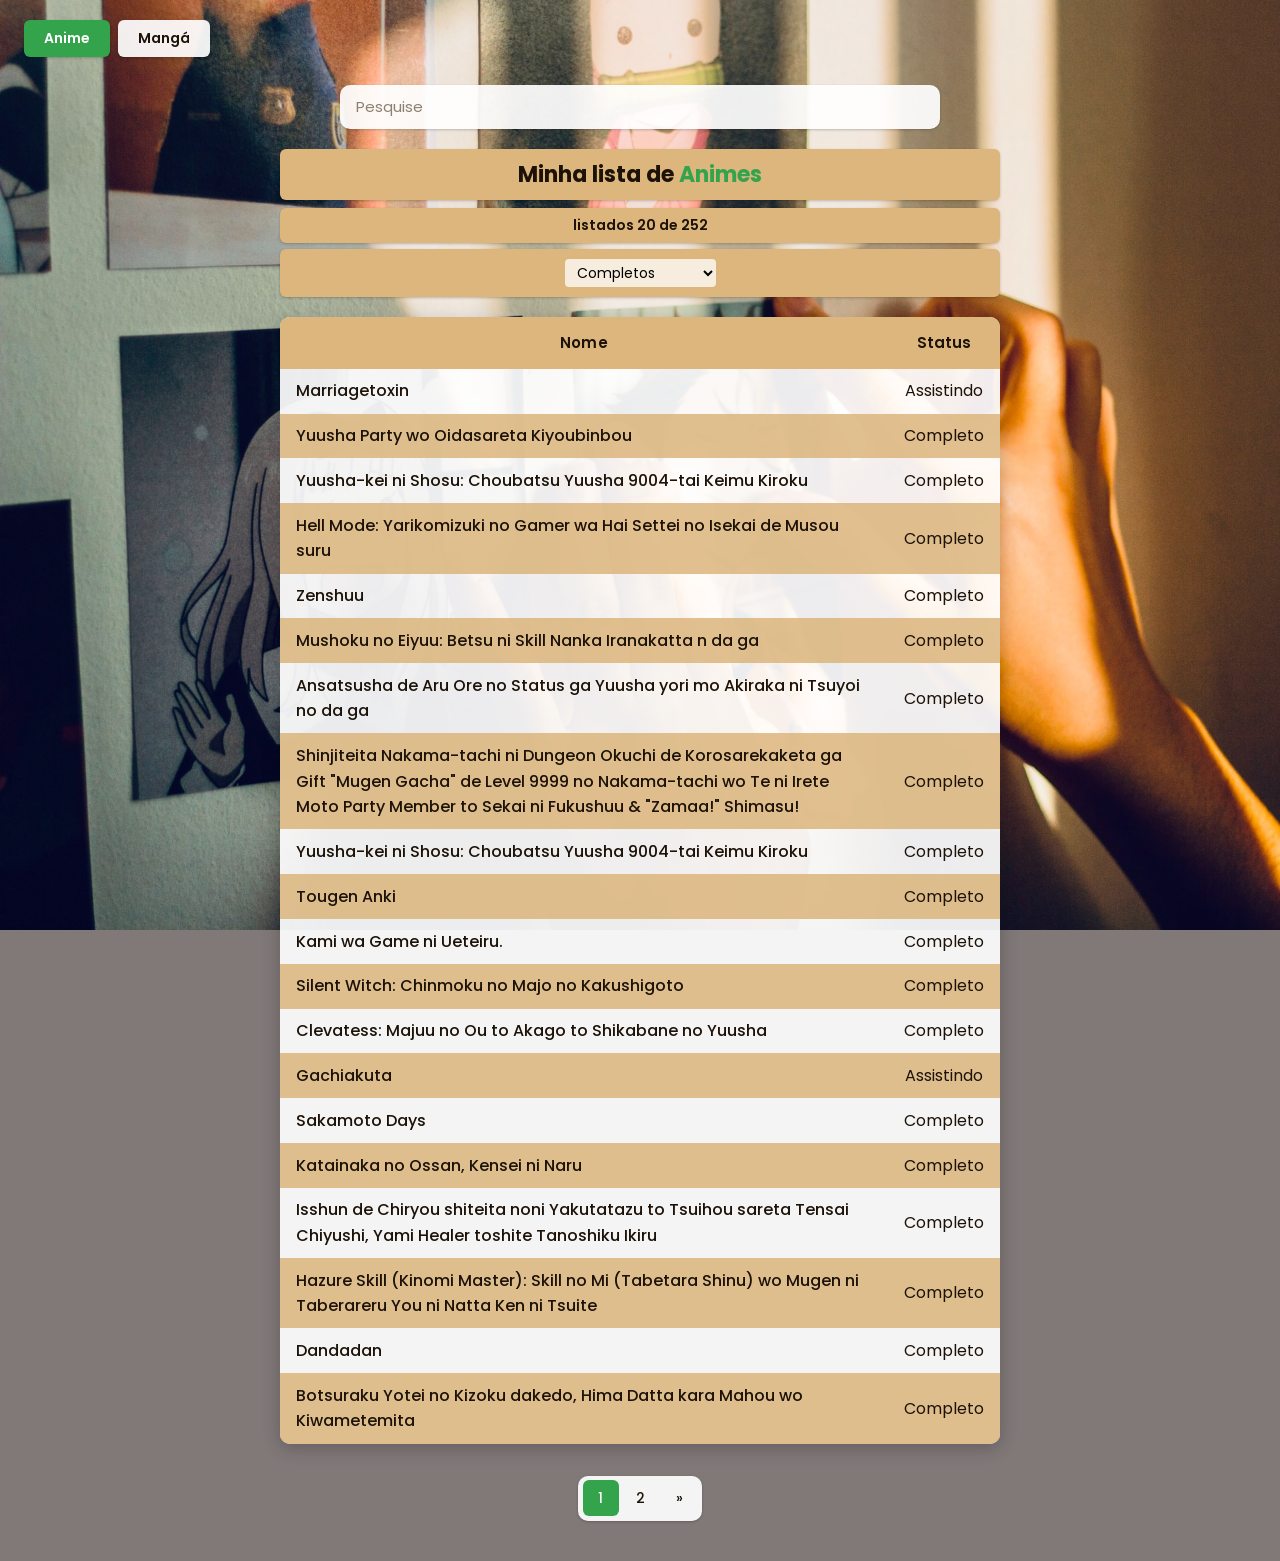
==== index.html @ afee2ddf "POLISH: a11y, copy, search reset, left-align names, console cleanup - Add aria-current, role=search," ====
<!DOCTYPE html>
<html lang="pt">

<head>
    <meta charset="UTF-8">
    <meta http-equiv="X-UA-Compatible" content="IE=edge">
    <meta name="viewport" content="width=device-width, initial-scale=1.0">
    <meta name="description" content="Lista de animes e mangás">
    <meta name="author" content="Edivaldo">
    <link rel="shortcut icon" href="./icones/icons8-naruto-sign-210.png" type="image/x-icon">
    <!--PWA-->
    <link rel="manifest" href="./manifest.json">

    <link rel="stylesheet" href="./anime.css">
    <meta name="theme-color" content="#dcb67d">

    <title>Animes</title>
</head>

<body>
    <!--Menu de navegação-->
    <nav>
        <a href="#" id="menu_anime" aria-current="page">Anime</a>
        <a href="./manga.html" id="menu_manga">Mangá</a>
    </nav>

    <!--bara de pesquisa-->
    <div id="div_de_pesquisa">
        <form action="" method="get" role="search" aria-label="Pesquisar animes" onsubmit="return false">
            <input type="search" name="" id="bara_de_pesquisa" placeholder="Pesquise" aria-label="Pesquisar animes">
        </form>
    </div>

    <main>
    <h1>Minha lista de <span>Animes</span></h1>
    <div id="total_resultados">Total de resultados: </div>
    <div id="total_filtrados">
        <select name="" id="filtro" aria-label="Filtrar por status">
            <option value="completo">Completos</option>
            <option value="assistindo">Assistindo</option>
            <option value="pretendo assistir">Pretendo Assistir</option>
            <option value="dropado">Dropado</option>
        </select>
    </div>

    <!--Tabela-->
    <table>
        <thead>
            <tr>
                <th>Nome</th>
                <th>Status</th>
            </tr>
        </thead>
        <tbody id="corpo_tabela_animes">
        </tbody>
    </table>

    <!--Pagination-->
    <div class="pagination" role="navigation" aria-label="Paginação">
        <a href="#">&laquo;</a>
        <a href="#">&raquo;</a>
    </div>
    </main>

    <!--PWA-->
    <script src="./sw.js"></script>
    <script src="./js/index.js"></script>

    
</body>

</html>
---- anime.css ----
@import url('https://fonts.googleapis.com/css2?family=Poppins:wght@400;500;600;700&display=swap');

/* ── Tokens ──────────────────────────────────────── */
:root {
  --amber:       rgba(220, 182, 125, 1);
  --amber-muted: rgba(220, 182, 125, 0.85);
  --amber-faint: rgba(220, 182, 125, 0.18);
  --green:       #34a44c;
  --green-dark:  #287d3b;
  --surface:     rgba(255, 255, 255, 0.92);
  --text:        #1c1208;
  --text-muted:  #5c4e38;
  --radius-sm:   6px;
  --radius-md:   10px;
  --ease-out:    cubic-bezier(0.23, 1, 0.32, 1);
  --shadow-sm:   0 1px 3px rgba(0,0,0,.14), 0 1px 2px rgba(0,0,0,.08);
  --shadow-md:   0 4px 18px rgba(0,0,0,.22);
}

/* ── Base ────────────────────────────────────────── */
*, *::before, *::after {
  box-sizing: border-box;
  margin: 0;
  padding: 0;
}

body {
  font-family: 'Poppins', sans-serif;
  font-size: 1rem;
  line-height: 1.6;
  color: var(--text);
  background: #4b3e3eb2 url(./imagens/haikkyu.jpg) no-repeat fixed center;
  background-size: cover;
  min-height: 100dvh;
}

/* ── Nav ─────────────────────────────────────────── */
nav {
  display: flex;
  align-items: center;
  gap: 0.5rem;
  padding: 1.25rem 1.5rem;
}

nav a {
  text-decoration: none;
  background-color: var(--surface);
  padding: 0.45rem 1.25rem;
  border-radius: var(--radius-sm);
  font-weight: 600;
  font-size: 0.875rem;
  color: var(--text);
  box-shadow: var(--shadow-sm);
  transition: transform 160ms var(--ease-out),
              box-shadow 160ms var(--ease-out),
              background-color 160ms ease;
}

nav a:hover {
  transform: translateY(-1px);
  box-shadow: var(--shadow-md);
}

nav a:active {
  transform: scale(0.97);
  box-shadow: var(--shadow-sm);
}

nav a:focus-visible {
  outline: 2px solid var(--green);
  outline-offset: 3px;
}

#menu_anime {
  background-color: var(--green);
  color: #fff;
}

#menu_anime:hover {
  background-color: var(--green-dark);
}

/* ── Search ──────────────────────────────────────── */
#div_de_pesquisa {
  width: 100%;
  display: flex;
  padding: 0 1.5rem;
  margin-top: 0.5rem;
}

form {
  margin: 0 auto;
  width: min(70%, 600px);
}

input[type="search"] {
  -webkit-appearance: none;
  appearance: none;
  width: 100%;
  padding: 0.65rem 1rem;
  border: none;
  border-radius: var(--radius-md);
  background: var(--surface);
  font-family: 'Poppins', sans-serif;
  font-size: 0.9375rem;
  color: var(--text);
  box-shadow: var(--shadow-sm);
  transition: box-shadow 200ms var(--ease-out),
              background-color 200ms ease;
}

input[type="search"]::placeholder {
  color: var(--text-muted);
  opacity: 0.7;
}

input[type="search"]:focus {
  outline: none;
  background-color: #fff;
  box-shadow: 0 0 0 3px rgba(52, 164, 76, 0.3), var(--shadow-md);
}

/* ── Headings & Stats ────────────────────────────── */
h1 {
  background-color: var(--amber);
  width: min(70%, 720px);
  margin: 1.25rem auto 0.5rem;
  padding: 0.5rem 1.25rem;
  font-weight: 700;
  font-size: 1.375rem;
  text-align: center;
  border-radius: var(--radius-sm);
  box-shadow: var(--shadow-sm);
}

h1 span {
  color: var(--green);
}

#total_resultados,
#total_filtrados {
  background-color: var(--amber);
  width: min(70%, 720px);
  margin: 0.4rem auto;
  padding: 0.4rem 1.25rem;
  font-weight: 600;
  font-size: 0.875rem;
  text-align: center;
  border-radius: var(--radius-sm);
  box-shadow: var(--shadow-sm);
}

#total_filtrados select {
  border: none;
  padding: 0.2rem 0.5rem;
  border-radius: 4px;
  margin: 0.2rem;
  font-family: 'Poppins', sans-serif;
  font-size: 0.875rem;
  background-color: rgba(255, 255, 255, 0.75);
  cursor: pointer;
  transition: background-color 150ms ease;
}

#total_filtrados select:focus {
  outline: 2px solid var(--green);
  outline-offset: 2px;
}

/* ── Table ───────────────────────────────────────── */
table {
  width: min(70%, 720px);
  margin: 1.25rem auto 2rem;
  border-collapse: collapse;
  background-color: var(--surface);
  border-radius: var(--radius-md);
  overflow: hidden;
  box-shadow: var(--shadow-md);
}

th {
  background-color: var(--amber);
  padding: 0.875rem 1rem;
  font-weight: 600;
  font-size: 0.9375rem;
  letter-spacing: 0.01em;
}

tbody td {
  padding: 0.6rem 1rem;
}

td {
  text-align: center;
}

td:first-child {
  text-align: left;
}

tr a {
  text-decoration: none;
  color: var(--text);
  font-weight: 500;
  transition: color 150ms ease;
}

tr a:hover {
  color: var(--green-dark);
}

tr a:focus-visible {
  outline: 2px solid var(--green);
  outline-offset: 2px;
  border-radius: 2px;
}

tbody tr {
  transition: background-color 150ms ease;
}

tbody tr:hover {
  background-color: var(--amber-faint);
}

tr:nth-child(even) {
  background-color: var(--amber-muted);
}

tr:nth-child(even):hover {
  background-color: var(--amber);
}

/* ── Pagination ──────────────────────────────────── */
.pagination {
  display: flex;
  align-items: center;
  justify-content: center;
  gap: 0.2rem;
  background-color: var(--surface);
  margin: 0 auto 2.5rem;
  width: fit-content;
  border-radius: var(--radius-md);
  padding: 0.3rem;
  box-shadow: var(--shadow-sm);
}

.pagination a {
  color: var(--text);
  display: inline-flex;
  align-items: center;
  justify-content: center;
  min-width: 2.25rem;
  height: 2.25rem;
  padding: 0 0.75rem;
  text-decoration: none;
  border-radius: var(--radius-sm);
  font-size: 0.875rem;
  font-weight: 500;
  transition: background-color 150ms var(--ease-out),
              transform 150ms var(--ease-out),
              color 150ms ease;
}

.pagination a:hover:not(.active) {
  background-color: var(--amber-faint);
  transform: translateY(-1px);
}

.pagination a:active {
  transform: scale(0.95);
}

.pagination a.active {
  background-color: var(--green);
  color: #fff;
}

.pagination a:focus-visible {
  outline: 2px solid var(--green);
  outline-offset: 2px;
}

/* ── Scrollbar ───────────────────────────────────── */
::-webkit-scrollbar        { width: 8px; }
::-webkit-scrollbar-track  { background: #f1f1f1; }
::-webkit-scrollbar-thumb  { background: var(--amber-muted); border-radius: 4px; }
::-webkit-scrollbar-thumb:hover { background: var(--amber); }

/* ── Responsive ──────────────────────────────────── */
@media (max-width: 768px) {
  h1,
  #total_resultados,
  #total_filtrados { width: 92%; }
  form  { width: 92%; }
  table { width: 92%; }
  .pagination { flex-wrap: wrap; }
  nav { padding: 1rem; }
}

/* ── Reduced motion ──────────────────────────────── */
@media (prefers-reduced-motion: reduce) {
  *, *::before, *::after {
    transition-duration: 0.01ms !important;
    animation-duration:  0.01ms !important;
  }
}
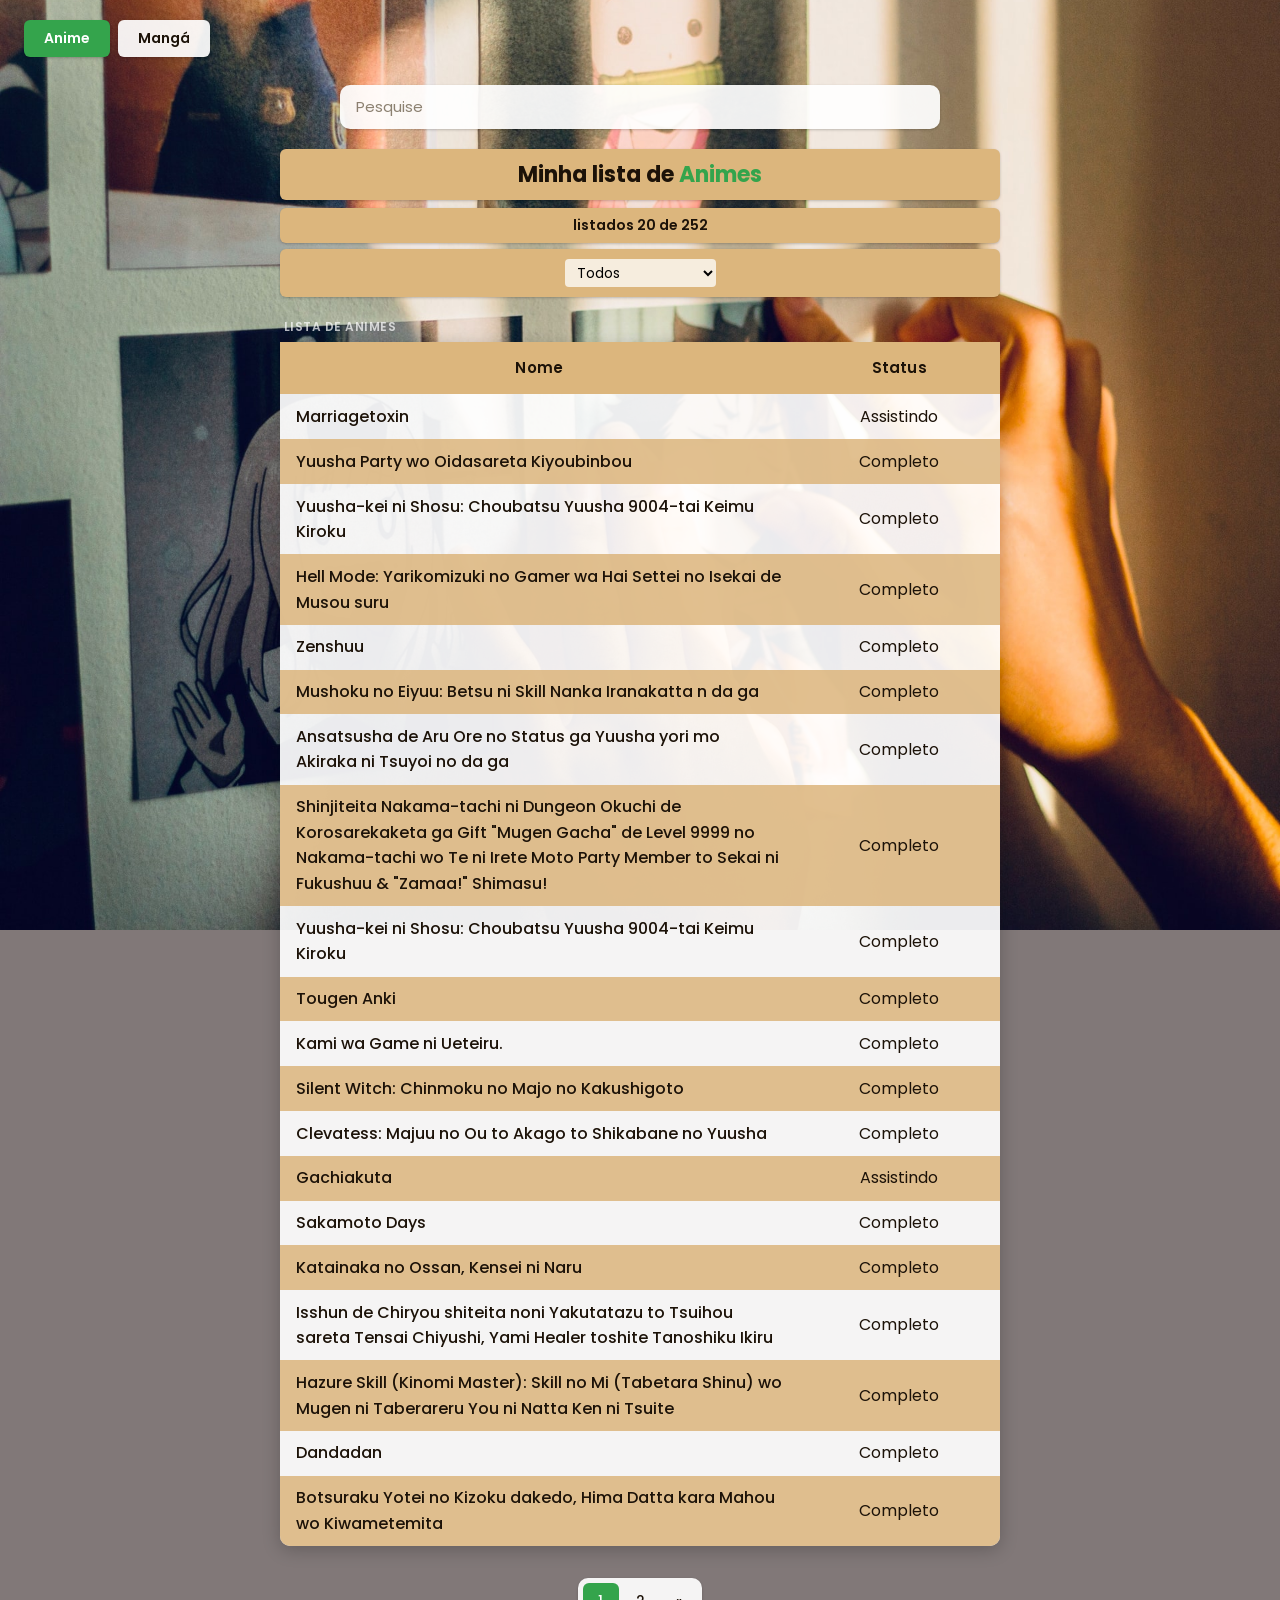
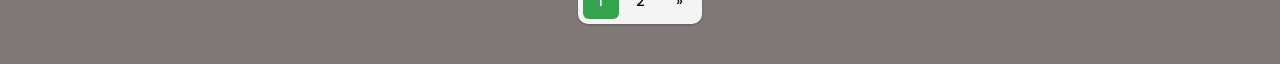
==== commit 5e0960cc: "REFACTOR: fix search+filter state, event leaks, a11y, manga parity JS: rewrite index.js + manga.js w" ====
--- a/index.html
+++ b/index.html
@@ -33,9 +33,10 @@
 
     <main>
     <h1>Minha lista de <span>Animes</span></h1>
-    <div id="total_resultados">Total de resultados: </div>
+    <div id="total_resultados" aria-live="polite">Total de resultados: </div>
     <div id="total_filtrados">
         <select name="" id="filtro" aria-label="Filtrar por status">
+            <option value="">Todos</option>
             <option value="completo">Completos</option>
             <option value="assistindo">Assistindo</option>
             <option value="pretendo assistir">Pretendo Assistir</option>
@@ -45,6 +46,7 @@
 
     <!--Tabela-->
     <table>
+        <caption>Lista de animes</caption>
         <thead>
             <tr>
                 <th>Nome</th>
--- a/anime.css
+++ b/anime.css
@@ -178,12 +178,27 @@
   box-shadow: var(--shadow-md);
 }
 
+table caption {
+  caption-side: top;
+  text-align: left;
+  font-size: 0.75rem;
+  font-weight: 600;
+  color: rgba(255,255,255,0.7);
+  padding: 0 0 0.4rem 0.25rem;
+  letter-spacing: 0.04em;
+  text-transform: uppercase;
+}
+
 th {
   background-color: var(--amber);
   padding: 0.875rem 1rem;
   font-weight: 600;
   font-size: 0.9375rem;
   letter-spacing: 0.01em;
+}
+
+th:last-child {
+  width: 28%;
 }
 
 tbody td {
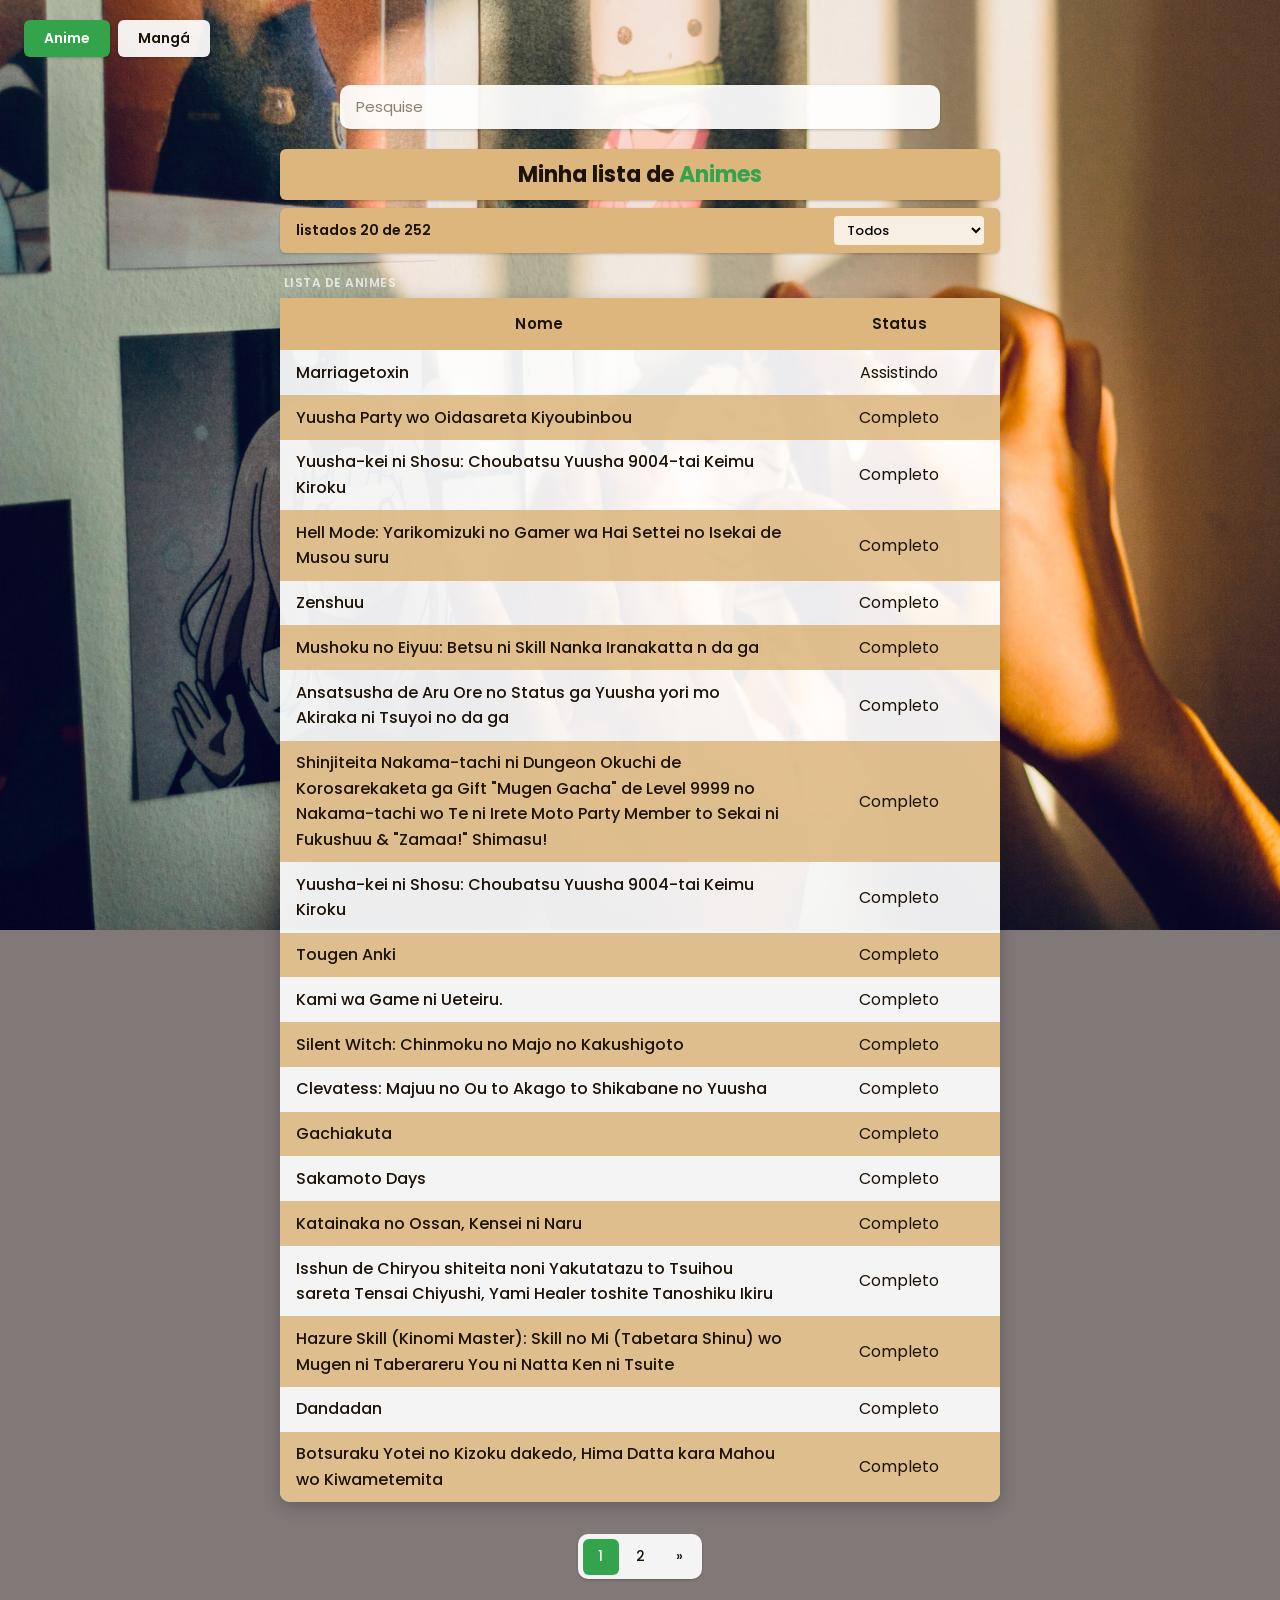
==== commit f227f57a: "Merge: compact toolbar — count + filter in single row" ====
--- a/index.html
+++ b/index.html
@@ -33,8 +33,8 @@
 
     <main>
     <h1>Minha lista de <span>Animes</span></h1>
-    <div id="total_resultados" aria-live="polite">Total de resultados: </div>
     <div id="total_filtrados">
+        <span id="total_resultados" aria-live="polite">Total de resultados: </span>
         <select name="" id="filtro" aria-label="Filtrar por status">
             <option value="">Todos</option>
             <option value="completo">Completos</option>
--- a/anime.css
+++ b/anime.css
@@ -137,28 +137,39 @@
   color: var(--green);
 }
 
-#total_resultados,
 #total_filtrados {
-  background-color: var(--amber);
+  display: flex;
+  align-items: center;
+  justify-content: space-between;
+  gap: 0.75rem;
   width: min(70%, 720px);
   margin: 0.4rem auto;
-  padding: 0.4rem 1.25rem;
+  padding: 0.5rem 1rem;
+  background-color: var(--amber);
+  border-radius: var(--radius-sm);
+  box-shadow: var(--shadow-sm);
+}
+
+#total_resultados {
   font-weight: 600;
   font-size: 0.875rem;
-  text-align: center;
-  border-radius: var(--radius-sm);
-  box-shadow: var(--shadow-sm);
+  color: var(--text);
+  flex: 1;
+  white-space: nowrap;
+  overflow: hidden;
+  text-overflow: ellipsis;
 }
 
 #total_filtrados select {
   border: none;
-  padding: 0.2rem 0.5rem;
+  padding: 0.25rem 0.6rem;
   border-radius: 4px;
-  margin: 0.2rem;
   font-family: 'Poppins', sans-serif;
-  font-size: 0.875rem;
-  background-color: rgba(255, 255, 255, 0.75);
+  font-size: 0.8125rem;
+  font-weight: 500;
+  background-color: rgba(255, 255, 255, 0.78);
   cursor: pointer;
+  flex-shrink: 0;
   transition: background-color 150ms ease;
 }
 
@@ -305,7 +316,6 @@
 /* ── Responsive ──────────────────────────────────── */
 @media (max-width: 768px) {
   h1,
-  #total_resultados,
   #total_filtrados { width: 92%; }
   form  { width: 92%; }
   table { width: 92%; }
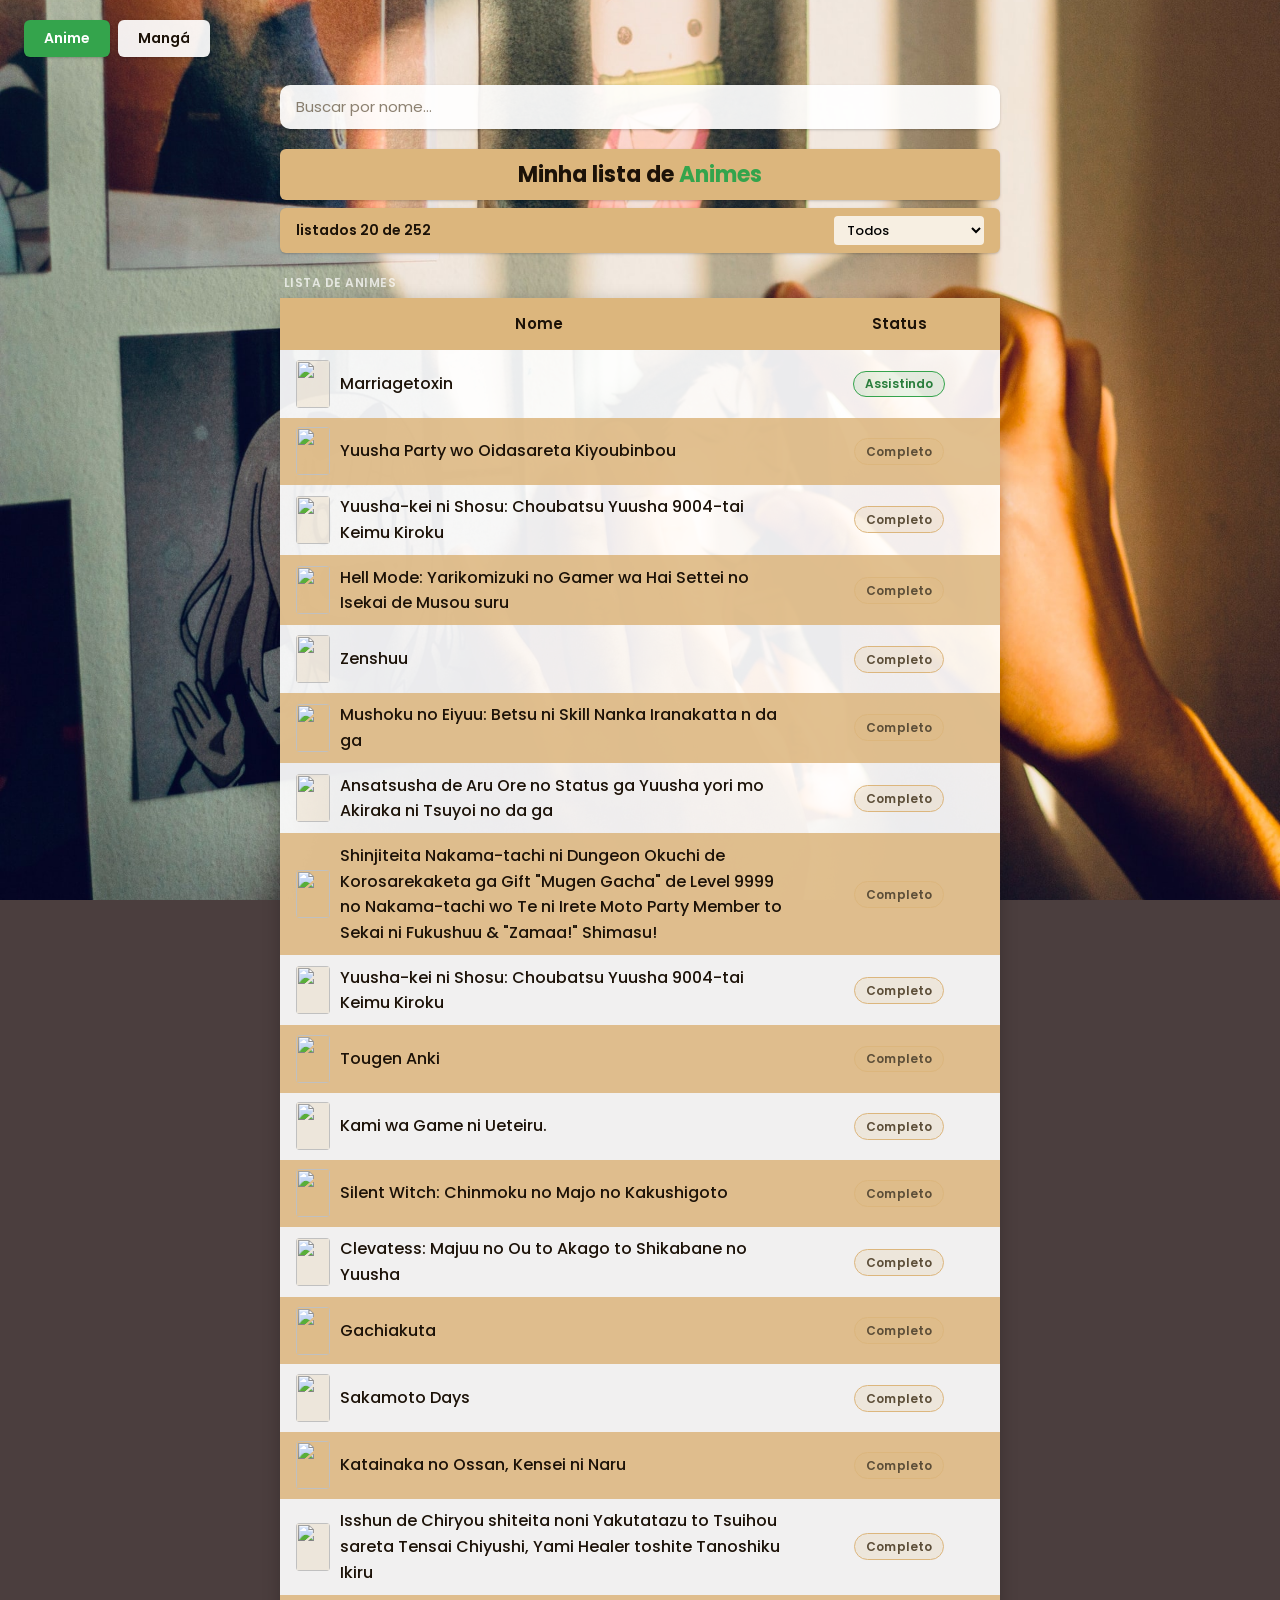
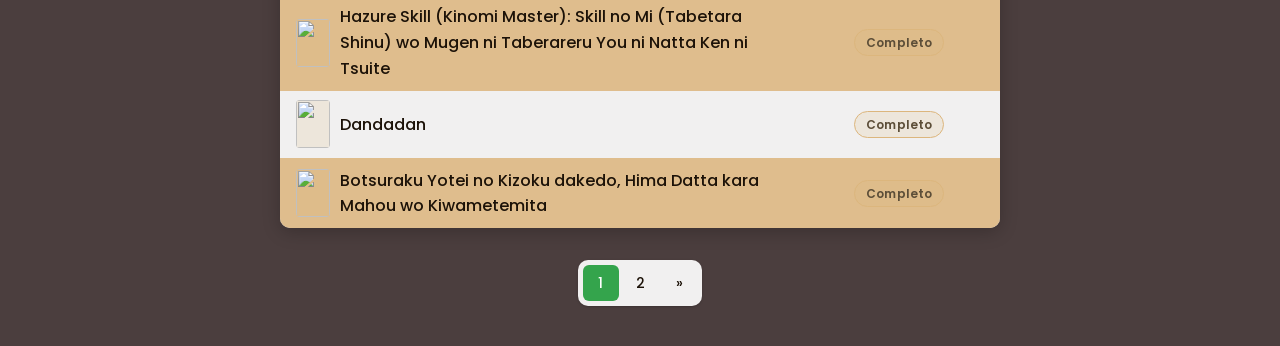
==== commit 37a5eb1f: "UPDATE: enhance styling and structure for detail and index pages; add loading skeletons and error ha" ====
--- a/index.html
+++ b/index.html
@@ -27,7 +27,7 @@
     <!--bara de pesquisa-->
     <div id="div_de_pesquisa">
         <form action="" method="get" role="search" aria-label="Pesquisar animes" onsubmit="return false">
-            <input type="search" name="" id="bara_de_pesquisa" placeholder="Pesquise" aria-label="Pesquisar animes">
+            <input type="search" name="" id="bara_de_pesquisa" placeholder="Buscar por nome…" aria-label="Pesquisar animes">
         </form>
     </div>
 
--- a/anime.css
+++ b/anime.css
@@ -29,9 +29,17 @@
   font-size: 1rem;
   line-height: 1.6;
   color: var(--text);
-  background: #4b3e3eb2 url(./imagens/haikkyu.jpg) no-repeat fixed center;
-  background-size: cover;
+  background-color: #4b3e3e;
   min-height: 100dvh;
+}
+
+/* Camada fixa própria: background-attachment fixed é ignorado/instável no mobile */
+body::before {
+  content: "";
+  position: fixed;
+  inset: 0;
+  z-index: -1;
+  background: #4b3e3eb2 url(./imagens/haikkyu.jpg) no-repeat center / cover;
 }
 
 /* ── Nav ─────────────────────────────────────────── */
@@ -90,7 +98,7 @@
 
 form {
   margin: 0 auto;
-  width: min(70%, 600px);
+  width: min(70%, 720px);
 }
 
 input[type="search"] {
@@ -231,6 +239,22 @@
   transition: color 150ms ease;
 }
 
+tbody td:first-child a {
+  display: flex;
+  align-items: center;
+  gap: 0.65rem;
+}
+
+.thumb {
+  display: block;
+  width: 34px;
+  height: 48px;
+  border-radius: 4px;
+  object-fit: cover;
+  background-color: var(--amber-faint);
+  flex-shrink: 0;
+}
+
 tr a:hover {
   color: var(--green-dark);
 }
@@ -255,6 +279,64 @@
 
 tr:nth-child(even):hover {
   background-color: var(--amber);
+}
+
+/* ── Status badge ────────────────────────────────── */
+.status-badge {
+  display: inline-block;
+  padding: 0.18rem 0.7rem;
+  border-radius: 100px;
+  font-size: 0.75rem;
+  font-weight: 600;
+  letter-spacing: 0.01em;
+  white-space: nowrap;
+  border: 1.5px solid var(--amber);
+  background: var(--amber-faint);
+  color: var(--text-muted);
+}
+
+.status-badge[data-status="assistindo"],
+.status-badge[data-status="lendo"] {
+  border-color: var(--green);
+  background: rgba(52, 164, 76, 0.1);
+  color: var(--green-dark);
+}
+
+.status-badge[data-status="dropado"] {
+  border-color: #b03a2e;
+  background: rgba(176, 58, 46, 0.08);
+  color: #8b2a20;
+}
+
+.status-badge[data-status="pretendo assistir"],
+.status-badge[data-status="pretendo ler"] {
+  border-color: var(--text-muted);
+  background: rgba(92, 78, 56, 0.08);
+  color: var(--text-muted);
+}
+
+/* ── Loading / error rows ────────────────────────── */
+.skel {
+  display: block;
+  height: 0.95rem;
+  border-radius: 4px;
+  background: linear-gradient(90deg,
+    var(--amber-faint) 25%,
+    rgba(220, 182, 125, 0.4) 50%,
+    var(--amber-faint) 75%);
+  background-size: 200% 100%;
+  animation: skel-shimmer 1.2s ease-in-out infinite;
+}
+
+@keyframes skel-shimmer {
+  from { background-position: 200% 0; }
+  to   { background-position: -200% 0; }
+}
+
+.linha-aviso td {
+  text-align: center;
+  padding: 1.5rem 1rem;
+  color: var(--text-muted);
 }
 
 /* ── Pagination ──────────────────────────────────── */
@@ -307,6 +389,35 @@
   outline-offset: 2px;
 }
 
+/* ── Hover preview card ──────────────────────────── */
+#preview-card {
+  position: fixed;
+  pointer-events: none;
+  z-index: 1000;
+  background: var(--surface);
+  border-radius: var(--radius-md);
+  box-shadow: var(--shadow-md);
+  padding: 5px;
+  width: 158px;
+  opacity: 0;
+  transform: scale(0.93) translateY(4px);
+  transition: opacity 150ms var(--ease-out),
+              transform 150ms var(--ease-out);
+}
+
+#preview-card.visible {
+  opacity: 1;
+  transform: scale(1) translateY(0);
+}
+
+#preview-card img {
+  width: 148px;
+  height: 210px;
+  object-fit: cover;
+  border-radius: calc(var(--radius-md) - 3px);
+  display: block;
+}
+
 /* ── Scrollbar ───────────────────────────────────── */
 ::-webkit-scrollbar        { width: 8px; }
 ::-webkit-scrollbar-track  { background: #f1f1f1; }
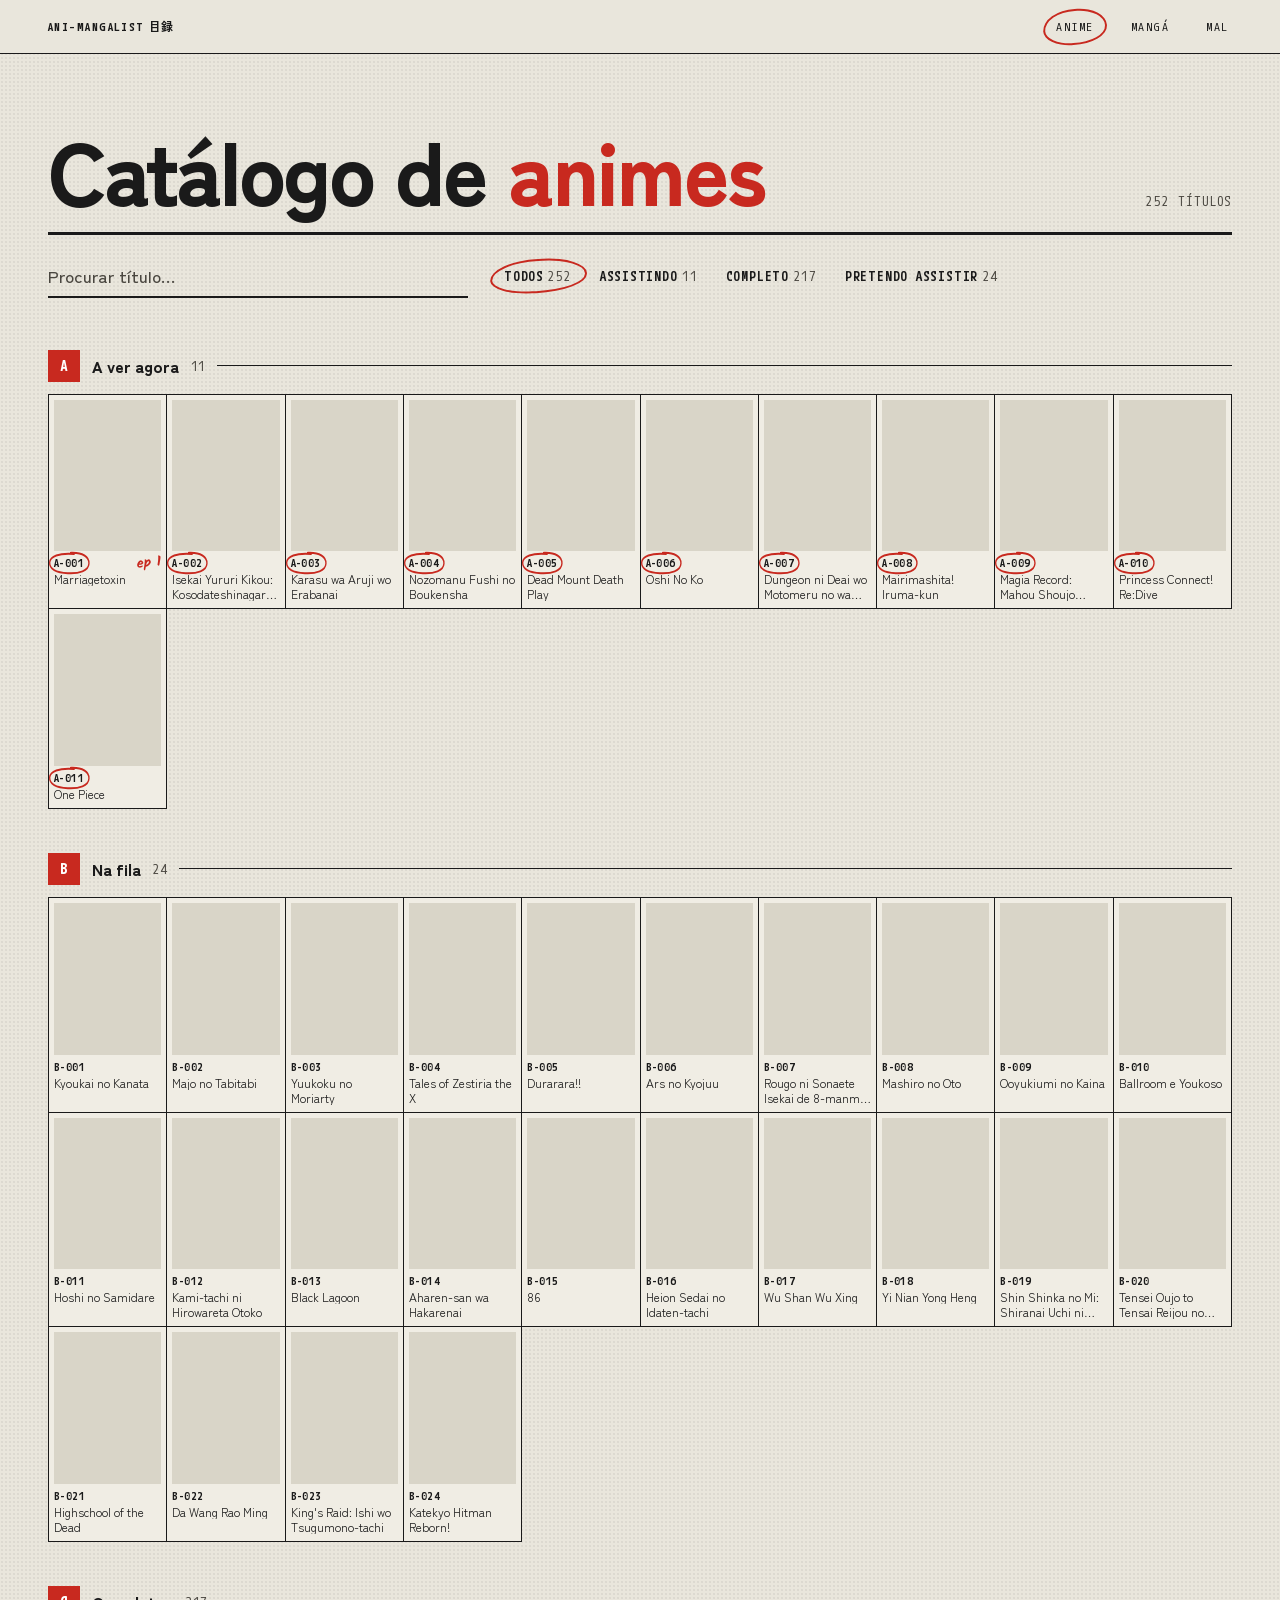
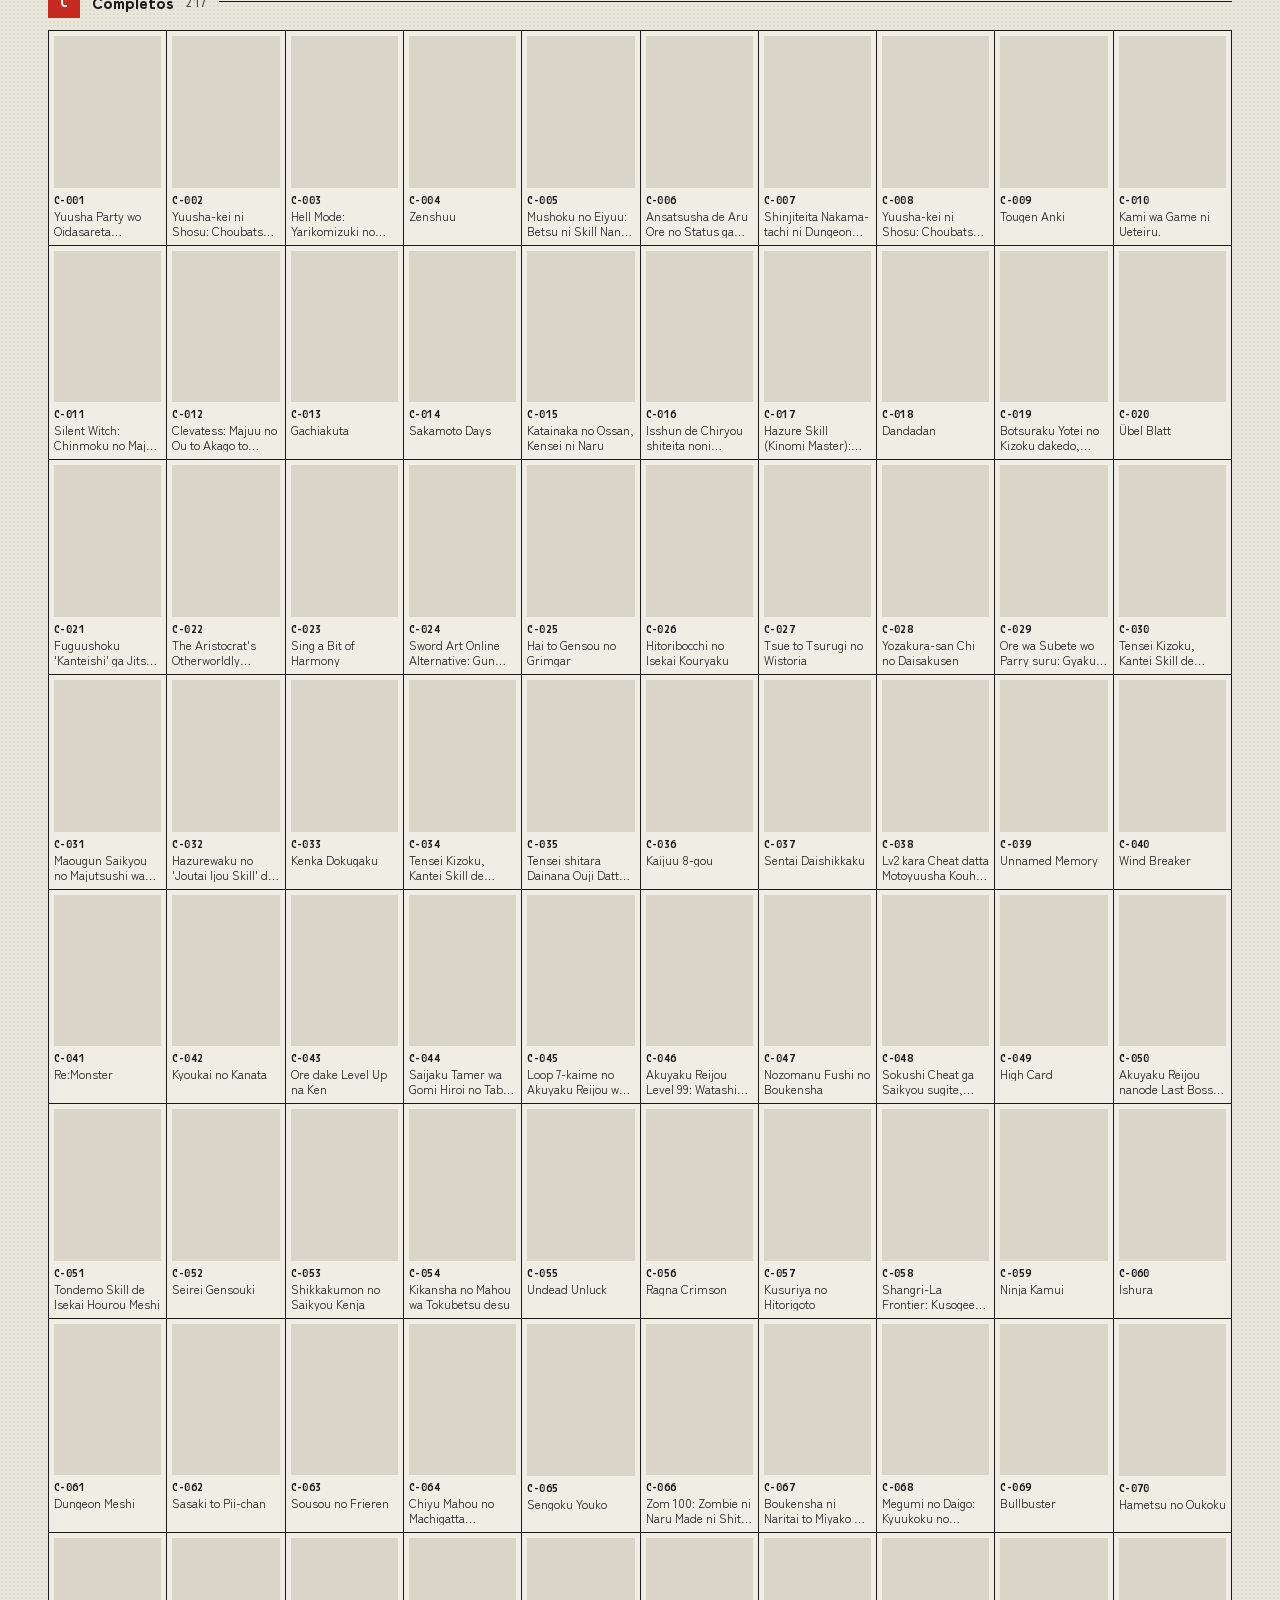
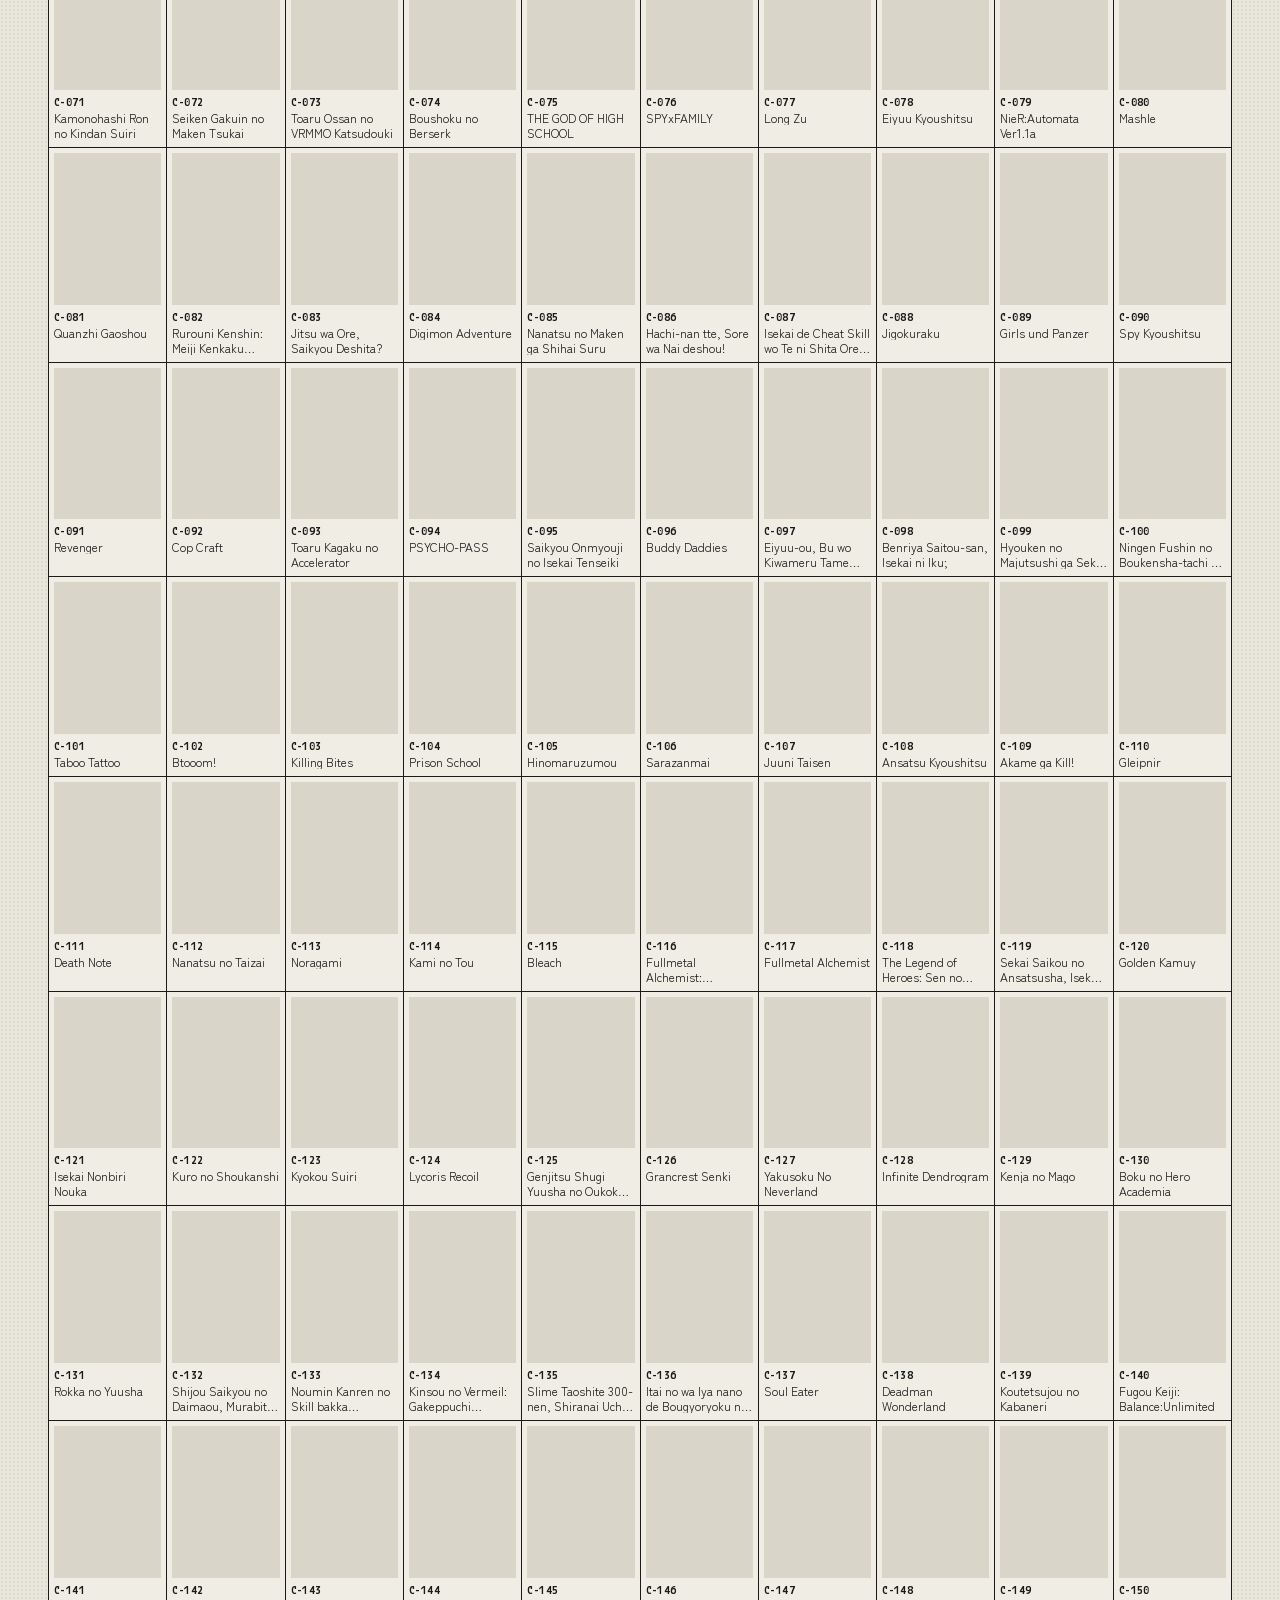
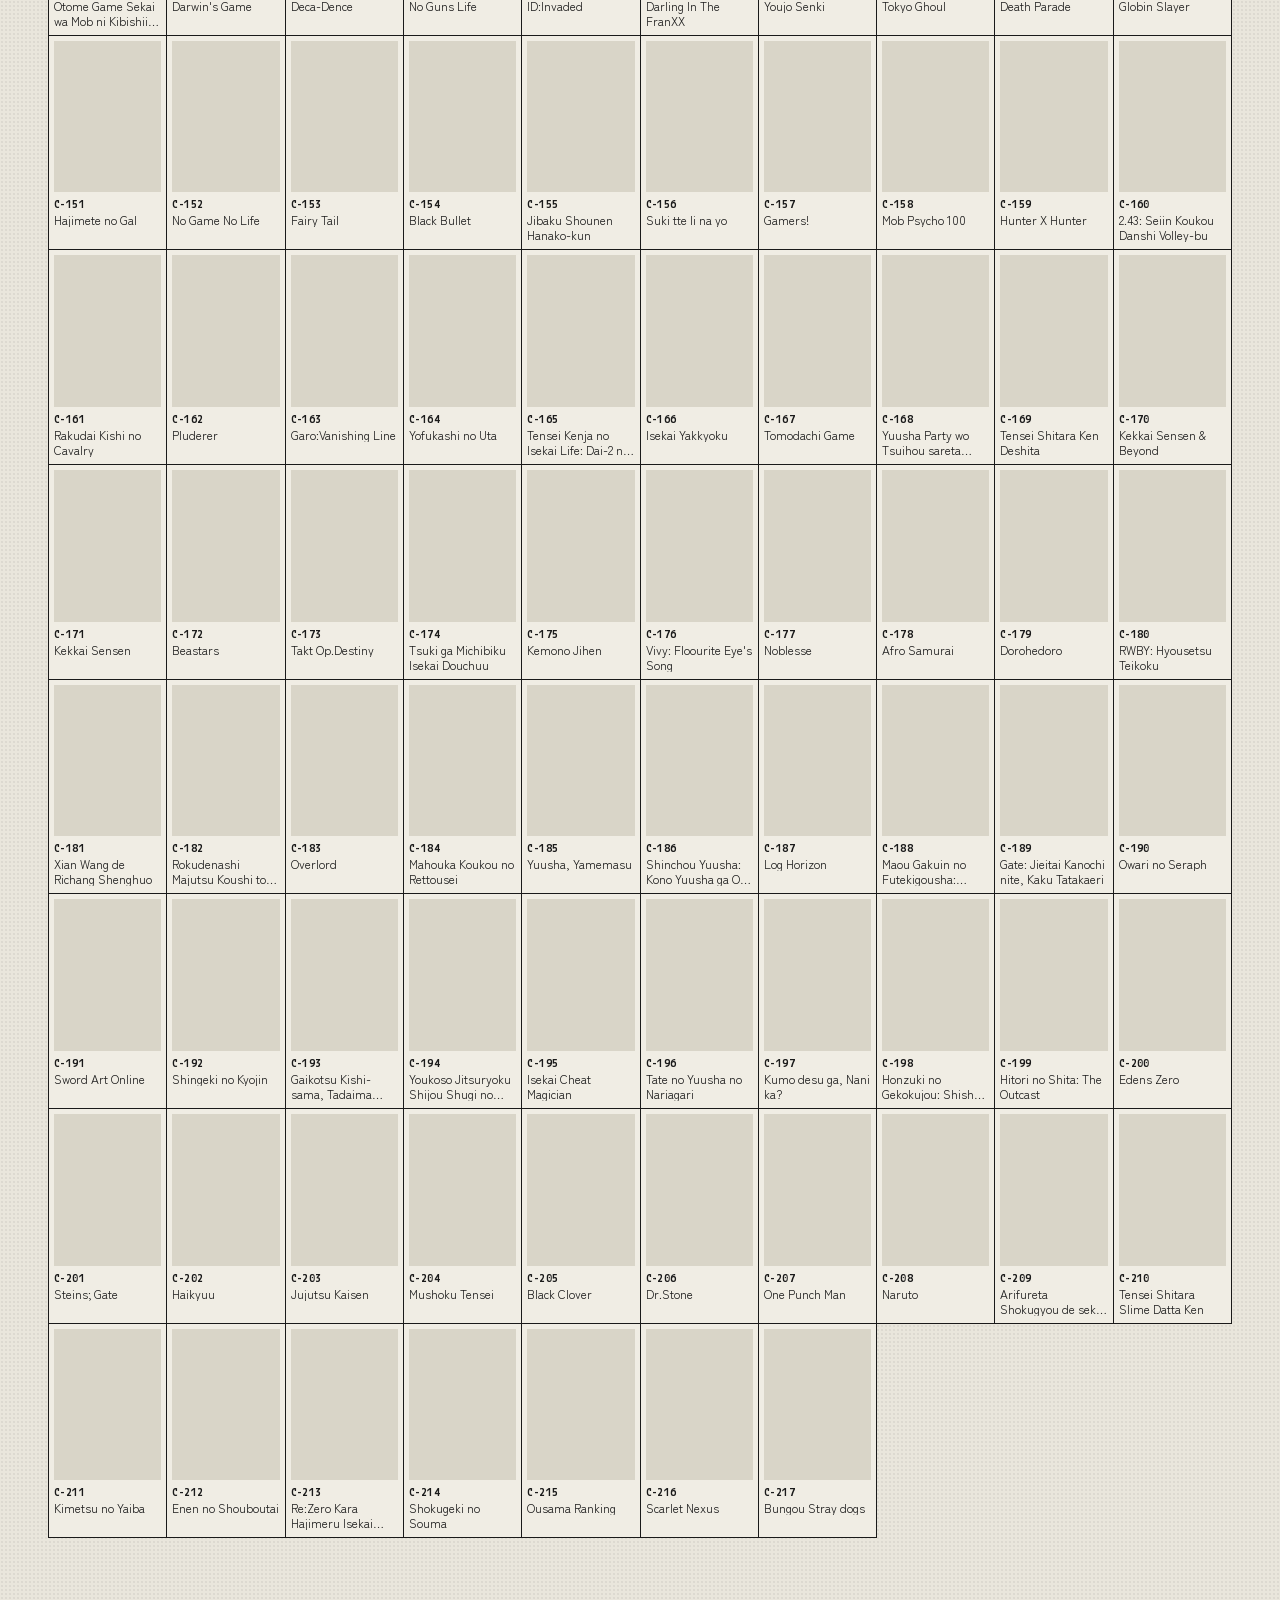
==== commit 200e42bc: "REDESIGN: convention-catalog look for lists and detail page - Cover grid grouped into status halls w" ====
--- a/index.html
+++ b/index.html
@@ -3,72 +3,52 @@
 
 <head>
     <meta charset="UTF-8">
-    <meta http-equiv="X-UA-Compatible" content="IE=edge">
     <meta name="viewport" content="width=device-width, initial-scale=1.0">
     <meta name="description" content="Lista de animes e mangás">
     <meta name="author" content="Edivaldo">
     <link rel="shortcut icon" href="./icones/icons8-naruto-sign-210.png" type="image/x-icon">
-    <!--PWA-->
     <link rel="manifest" href="./manifest.json">
-
+    <link rel="preconnect" href="https://fonts.googleapis.com">
+    <link rel="preconnect" href="https://fonts.gstatic.com" crossorigin>
+    <link rel="stylesheet" href="https://fonts.googleapis.com/css2?family=M+PLUS+1+Code:wght@400;600&family=Kalam:wght@700&family=Zen+Kaku+Gothic+New:wght@500;700;900&display=swap" media="print" onload="this.media='all'">
     <link rel="stylesheet" href="./anime.css">
-    <meta name="theme-color" content="#dcb67d">
+    <meta name="theme-color" content="#e9e6dc">
 
     <title>Animes</title>
 </head>
 
-<body>
-    <!--Menu de navegação-->
-    <nav>
-        <a href="#" id="menu_anime" aria-current="page">Anime</a>
-        <a href="./manga.html" id="menu_manga">Mangá</a>
-    </nav>
-
-    <!--bara de pesquisa-->
-    <div id="div_de_pesquisa">
-        <form action="" method="get" role="search" aria-label="Pesquisar animes" onsubmit="return false">
-            <input type="search" name="" id="bara_de_pesquisa" placeholder="Buscar por nome…" aria-label="Pesquisar animes">
-        </form>
-    </div>
+<body data-tipo="anime">
+    <!--
+    THESIS: a coleção é um catálogo de convenção doujin, não uma tabela nem um app de streaming; recusa linhas zebradas e o grid escuro de posters.
+    OWN-WORLD: papel de jornal #e9e6dc com retícula, uma tinta #1a1a1a, caneta vermelha #c8291f só para marcas à mão; capas a uma tinta em células com fios de 1px; Zen Kaku Gothic New 900, M PLUS 1 Code para códigos, Kalam para a caneta.
+    STORY: o visitante vê primeiro o que está a ser visto (circulado), confirma se um título existe pela pesquisa e folheia o resto por halls.
+    FIRST VIEWPORT: barra fina com marca e listas; título enorme à esquerda com contagem; pesquisa sublinhada e filtros com contagem; Hall A a cores, circulado a caneta.
+    FORM: challenger pop-culture-shelf-doujin-event-catalog fundido com tipografia de anuário; seed 065767b2.
+    FINISH: unreviewed and undocumented is unfinished; this build ends with the finish review, the verdict, and DESIGN.md
+    -->
+    <header class="masthead">
+        <a class="marca" href="./index.html">Ani-Mangalist<span lang="ja">目録</span></a>
+        <nav aria-label="Listas">
+            <a href="./index.html" id="menu_anime" aria-current="page">Anime</a>
+            <a href="./manga.html" id="menu_manga">Mangá</a>
+            <a href="./mal.html" id="menu_mal">MAL</a>
+        </nav>
+    </header>
 
     <main>
-    <h1>Minha lista de <span>Animes</span></h1>
-    <div id="total_filtrados">
-        <span id="total_resultados" aria-live="polite">Total de resultados: </span>
-        <select name="" id="filtro" aria-label="Filtrar por status">
-            <option value="">Todos</option>
-            <option value="completo">Completos</option>
-            <option value="assistindo">Assistindo</option>
-            <option value="pretendo assistir">Pretendo Assistir</option>
-            <option value="dropado">Dropado</option>
-        </select>
-    </div>
-
-    <!--Tabela-->
-    <table>
-        <caption>Lista de animes</caption>
-        <thead>
-            <tr>
-                <th>Nome</th>
-                <th>Status</th>
-            </tr>
-        </thead>
-        <tbody id="corpo_tabela_animes">
-        </tbody>
-    </table>
-
-    <!--Pagination-->
-    <div class="pagination" role="navigation" aria-label="Paginação">
-        <a href="#">&laquo;</a>
-        <a href="#">&raquo;</a>
-    </div>
+        <div class="titulo">
+            <h1>Catálogo de <span>animes</span></h1>
+            <p id="total_resultados" aria-live="polite"></p>
+        </div>
+        <div class="controles">
+            <input type="search" id="bara_de_pesquisa" placeholder="Procurar título…" aria-label="Pesquisar animes">
+            <div id="filtro" role="group" aria-label="Filtrar por status"></div>
+        </div>
+        <div id="catalogo"></div>
     </main>
 
-    <!--PWA-->
     <script src="./sw.js"></script>
     <script src="./js/index.js"></script>
-
-    
 </body>
 
-</html>+</html>
--- a/anime.css
+++ b/anime.css
@@ -1,443 +1,308 @@
-@import url('https://fonts.googleapis.com/css2?family=Poppins:wght@400;500;600;700&display=swap');
-
-/* ── Tokens ──────────────────────────────────────── */
+/* ── Tokens: catálogo de convenção impresso em papel de jornal ── */
 :root {
-  --amber:       rgba(220, 182, 125, 1);
-  --amber-muted: rgba(220, 182, 125, 0.85);
-  --amber-faint: rgba(220, 182, 125, 0.18);
-  --green:       #34a44c;
-  --green-dark:  #287d3b;
-  --surface:     rgba(255, 255, 255, 0.92);
-  --text:        #1c1208;
-  --text-muted:  #5c4e38;
-  --radius-sm:   6px;
-  --radius-md:   10px;
-  --ease-out:    cubic-bezier(0.23, 1, 0.32, 1);
-  --shadow-sm:   0 1px 3px rgba(0,0,0,.14), 0 1px 2px rgba(0,0,0,.08);
-  --shadow-md:   0 4px 18px rgba(0,0,0,.22);
-}
-
-/* ── Base ────────────────────────────────────────── */
-*, *::before, *::after {
-  box-sizing: border-box;
-  margin: 0;
-  padding: 0;
-}
+  --papel:      #e9e6dc;
+  --papel-cel:  #f0ede4;
+  --tinta:      #1a1a1a;
+  --tinta-2:    #4a4740;
+  --fio:        #1a1a1a;
+  --caneta:     #c8291f;
+  --display:    'Zen Kaku Gothic New', system-ui, sans-serif;
+  --mono:       'M PLUS 1 Code', ui-monospace, monospace;
+  --mao:        'Kalam', cursive;
+  --ease-out:   cubic-bezier(0.16, 1, 0.3, 1);
+}
+
+*, *::before, *::after { box-sizing: border-box; margin: 0; padding: 0; }
 
 body {
-  font-family: 'Poppins', sans-serif;
+  font-family: var(--display);
   font-size: 1rem;
-  line-height: 1.6;
-  color: var(--text);
-  background-color: #4b3e3e;
+  line-height: 1.5;
+  color: var(--tinta);
+  background-color: var(--papel);
+  /* retícula de impressão */
+  background-image: radial-gradient(rgba(26, 26, 26, 0.06) 1px, transparent 1.2px);
+  background-size: 4px 4px;
   min-height: 100dvh;
 }
 
-/* Camada fixa própria: background-attachment fixed é ignorado/instável no mobile */
-body::before {
-  content: "";
-  position: fixed;
-  inset: 0;
-  z-index: -1;
-  background: #4b3e3eb2 url(./imagens/haikkyu.jpg) no-repeat center / cover;
-}
-
-/* ── Nav ─────────────────────────────────────────── */
-nav {
+a { color: inherit; }
+
+:focus-visible { outline: 2px solid var(--caneta); outline-offset: 3px; }
+
+.sr { position: absolute; width: 1px; height: 1px; overflow: hidden; clip-path: inset(50%); white-space: nowrap; }
+
+/* ── Cabeçalho fixo: marca + listas ── */
+.masthead {
+  position: sticky;
+  top: 0;
+  z-index: 20;
   display: flex;
   align-items: center;
-  gap: 0.5rem;
-  padding: 1.25rem 1.5rem;
-}
-
-nav a {
+  justify-content: space-between;
+  gap: 1rem;
+  padding: 0.75rem clamp(1rem, 4vw, 3rem);
+  background: var(--papel);
+  border-bottom: 1px solid var(--fio);
+  font-family: var(--mono);
+  font-size: 0.75rem;
+  letter-spacing: 0.12em;
+  text-transform: uppercase;
+}
+
+.marca { text-decoration: none; font-weight: 600; white-space: nowrap; }
+.marca span { font-family: var(--display); font-weight: 700; letter-spacing: 0; margin-left: 0.35em; }
+
+.masthead nav { display: flex; gap: clamp(0.75rem, 3vw, 2rem); }
+
+.masthead nav a {
+  position: relative;
   text-decoration: none;
-  background-color: var(--surface);
-  padding: 0.45rem 1.25rem;
-  border-radius: var(--radius-sm);
-  font-weight: 600;
-  font-size: 0.875rem;
-  color: var(--text);
-  box-shadow: var(--shadow-sm);
-  transition: transform 160ms var(--ease-out),
-              box-shadow 160ms var(--ease-out),
-              background-color 160ms ease;
-}
-
-nav a:hover {
-  transform: translateY(-1px);
-  box-shadow: var(--shadow-md);
-}
-
-nav a:active {
-  transform: scale(0.97);
-  box-shadow: var(--shadow-sm);
-}
-
-nav a:focus-visible {
-  outline: 2px solid var(--green);
-  outline-offset: 3px;
-}
-
-#menu_anime {
-  background-color: var(--green);
-  color: #fff;
-}
-
-#menu_anime:hover {
-  background-color: var(--green-dark);
-}
-
-/* ── Search ──────────────────────────────────────── */
-#div_de_pesquisa {
-  width: 100%;
-  display: flex;
-  padding: 0 1.5rem;
-  margin-top: 0.5rem;
-}
-
-form {
-  margin: 0 auto;
-  width: min(70%, 720px);
+  padding: 0.35rem 0.2rem;
+}
+
+.masthead nav a:hover { color: var(--caneta); }
+
+/* página atual: circulada a caneta */
+.masthead nav a[aria-current="page"]::after,
+.chip[aria-pressed="true"]::after {
+  content: '';
+  position: absolute;
+  inset: -0.2rem -0.65rem;
+  border: 2px solid var(--caneta);
+  border-radius: 52% 46% 55% 44% / 60% 50% 52% 44%;
+  transform: rotate(-3deg);
+  pointer-events: none;
+}
+
+/* ── Título ── */
+main { padding: 0 clamp(1rem, 4vw, 3rem) 4rem; max-width: 1400px; margin: 0 auto; }
+
+.titulo {
+  display: flex;
+  flex-wrap: wrap;
+  align-items: baseline;
+  justify-content: space-between;
+  gap: 0.5rem 2rem;
+  padding: clamp(2rem, 6vw, 4.5rem) 0 1.25rem;
+  border-bottom: 3px solid var(--fio);
+}
+
+h1 {
+  font-family: var(--display);
+  font-weight: 900;
+  font-size: clamp(2.5rem, 8vw, 5.5rem);
+  line-height: 0.95;
+  letter-spacing: -0.03em;
+  text-wrap: balance;
+}
+
+h1 span { color: var(--caneta); }
+
+#total_resultados {
+  font-family: var(--mono);
+  font-size: 0.8125rem;
+  letter-spacing: 0.08em;
+  text-transform: uppercase;
+  color: var(--tinta-2);
+}
+
+/* ── Pesquisa + filtros ── */
+.controles {
+  display: flex;
+  flex-wrap: wrap;
+  align-items: center;
+  gap: 1rem 2rem;
+  padding: 1.25rem 0 0.5rem;
 }
 
 input[type="search"] {
   -webkit-appearance: none;
   appearance: none;
+  flex: 1 1 260px;
+  max-width: 420px;
+  padding: 0.5rem 0;
+  border: 0;
+  border-bottom: 2px solid var(--fio);
+  border-radius: 0;
+  background: transparent;
+  font: 500 1.0625rem var(--display);
+  color: var(--tinta);
+}
+
+input[type="search"]::placeholder { color: var(--tinta-2); opacity: 1; }
+input[type="search"]:focus { outline: none; border-bottom-color: var(--caneta); }
+
+#filtro { display: flex; flex-wrap: wrap; gap: 0.5rem 1.25rem; }
+
+.chip {
+  position: relative;
+  border: 0;
+  background: none;
+  padding: 0.35rem 0.25rem;
+  font: 600 0.8125rem var(--mono);
+  letter-spacing: 0.06em;
+  text-transform: uppercase;
+  color: var(--tinta);
+  cursor: pointer;
+}
+
+.chip b { font-weight: 400; color: var(--tinta-2); margin-left: 0.35em; }
+.chip:hover { color: var(--caneta); }
+
+/* ── Halls: secções do catálogo por status ── */
+.hall { margin-top: 2.75rem; }
+
+.hall h2 {
+  display: flex;
+  align-items: center;
+  gap: 0.75rem;
+  margin-bottom: 0.75rem;
+  font-size: 1rem;
+  font-weight: 900;
+}
+
+.hall h2 .letra {
+  display: inline-grid;
+  place-items: center;
+  min-width: 2rem;
+  height: 2rem;
+  padding: 0 0.4rem;
+  background: var(--caneta);
+  color: #fff;
+  font-family: var(--mono);
+  font-size: 0.875rem;
+}
+
+.hall h2 .n { font: 400 0.8125rem var(--mono); color: var(--tinta-2); }
+.hall h2::after { content: ''; flex: 1; border-top: 1px solid var(--fio); }
+
+.grid {
+  list-style: none;
+  display: grid;
+  grid-template-columns: repeat(auto-fill, minmax(112px, 1fr));
+  border-top: 1px solid var(--fio);
+  border-left: 1px solid var(--fio);
+}
+
+.cell {
+  position: relative;
+  border-right: 1px solid var(--fio);
+  border-bottom: 1px solid var(--fio);
+  background: var(--papel-cel);
+}
+
+.cell a {
+  display: flex;
+  flex-direction: column;
+  height: 100%;
+  padding: 5px 5px 7px;
+  text-decoration: none;
+}
+
+.cell a:focus-visible { outline-offset: -3px; }
+
+.cell img,
+.cell .vazio {
+  display: block;
   width: 100%;
-  padding: 0.65rem 1rem;
-  border: none;
-  border-radius: var(--radius-md);
-  background: var(--surface);
-  font-family: 'Poppins', sans-serif;
-  font-size: 0.9375rem;
-  color: var(--text);
-  box-shadow: var(--shadow-sm);
-  transition: box-shadow 200ms var(--ease-out),
-              background-color 200ms ease;
-}
-
-input[type="search"]::placeholder {
-  color: var(--text-muted);
-  opacity: 0.7;
-}
-
-input[type="search"]:focus {
-  outline: none;
-  background-color: #fff;
-  box-shadow: 0 0 0 3px rgba(52, 164, 76, 0.3), var(--shadow-md);
-}
-
-/* ── Headings & Stats ────────────────────────────── */
-h1 {
-  background-color: var(--amber);
-  width: min(70%, 720px);
-  margin: 1.25rem auto 0.5rem;
-  padding: 0.5rem 1.25rem;
+  aspect-ratio: 225 / 318;
+  object-fit: cover;
+  background: #d9d5c8;
+}
+
+/* impresso a uma tinta; ganha cor quando é tocado */
+.cell img {
+  filter: grayscale(1) contrast(1.12);
+  mix-blend-mode: multiply;
+  transition: filter 220ms var(--ease-out);
+}
+
+.cell a:hover img,
+.cell a:focus-visible img,
+.hall[data-letra="A"] .cell img { filter: none; mix-blend-mode: normal; }
+
+.code {
+  margin-top: 5px;
+  font: 600 0.6875rem var(--mono);
+  letter-spacing: 0.04em;
+  display: flex;
+  justify-content: space-between;
+  gap: 4px;
+}
+
+.nome {
+  font-size: 0.75rem;
+  line-height: 1.25;
+  display: -webkit-box;
+  -webkit-line-clamp: 2;
+  -webkit-box-orient: vertical;
+  overflow: hidden;
+  margin-top: 1px;
+}
+
+.cell a:hover .nome { text-decoration: underline; text-underline-offset: 2px; }
+
+.pen {
+  font-family: var(--mao);
   font-weight: 700;
-  font-size: 1.375rem;
-  text-align: center;
-  border-radius: var(--radius-sm);
-  box-shadow: var(--shadow-sm);
-}
-
-h1 span {
-  color: var(--green);
-}
-
-#total_filtrados {
-  display: flex;
-  align-items: center;
-  justify-content: space-between;
-  gap: 0.75rem;
-  width: min(70%, 720px);
-  margin: 0.4rem auto;
-  padding: 0.5rem 1rem;
-  background-color: var(--amber);
-  border-radius: var(--radius-sm);
-  box-shadow: var(--shadow-sm);
-}
-
-#total_resultados {
-  font-weight: 600;
   font-size: 0.875rem;
-  color: var(--text);
-  flex: 1;
-  white-space: nowrap;
-  overflow: hidden;
-  text-overflow: ellipsis;
-}
-
-#total_filtrados select {
-  border: none;
-  padding: 0.25rem 0.6rem;
-  border-radius: 4px;
-  font-family: 'Poppins', sans-serif;
-  font-size: 0.8125rem;
-  font-weight: 500;
-  background-color: rgba(255, 255, 255, 0.78);
-  cursor: pointer;
-  flex-shrink: 0;
-  transition: background-color 150ms ease;
-}
-
-#total_filtrados select:focus {
-  outline: 2px solid var(--green);
-  outline-offset: 2px;
-}
-
-/* ── Table ───────────────────────────────────────── */
-table {
-  width: min(70%, 720px);
-  margin: 1.25rem auto 2rem;
-  border-collapse: collapse;
-  background-color: var(--surface);
-  border-radius: var(--radius-md);
-  overflow: hidden;
-  box-shadow: var(--shadow-md);
-}
-
-table caption {
-  caption-side: top;
-  text-align: left;
-  font-size: 0.75rem;
-  font-weight: 600;
-  color: rgba(255,255,255,0.7);
-  padding: 0 0 0.4rem 0.25rem;
-  letter-spacing: 0.04em;
-  text-transform: uppercase;
-}
-
-th {
-  background-color: var(--amber);
-  padding: 0.875rem 1rem;
-  font-weight: 600;
-  font-size: 0.9375rem;
-  letter-spacing: 0.01em;
-}
-
-th:last-child {
-  width: 28%;
-}
-
-tbody td {
-  padding: 0.6rem 1rem;
-}
-
-td {
-  text-align: center;
-}
-
-td:first-child {
-  text-align: left;
-}
-
-tr a {
-  text-decoration: none;
-  color: var(--text);
-  font-weight: 500;
-  transition: color 150ms ease;
-}
-
-tbody td:first-child a {
-  display: flex;
-  align-items: center;
-  gap: 0.65rem;
-}
-
-.thumb {
-  display: block;
-  width: 34px;
-  height: 48px;
-  border-radius: 4px;
-  object-fit: cover;
-  background-color: var(--amber-faint);
-  flex-shrink: 0;
-}
-
-tr a:hover {
-  color: var(--green-dark);
-}
-
-tr a:focus-visible {
-  outline: 2px solid var(--green);
-  outline-offset: 2px;
-  border-radius: 2px;
-}
-
-tbody tr {
-  transition: background-color 150ms ease;
-}
-
-tbody tr:hover {
-  background-color: var(--amber-faint);
-}
-
-tr:nth-child(even) {
-  background-color: var(--amber-muted);
-}
-
-tr:nth-child(even):hover {
-  background-color: var(--amber);
-}
-
-/* ── Status badge ────────────────────────────────── */
-.status-badge {
-  display: inline-block;
-  padding: 0.18rem 0.7rem;
-  border-radius: 100px;
-  font-size: 0.75rem;
-  font-weight: 600;
-  letter-spacing: 0.01em;
-  white-space: nowrap;
-  border: 1.5px solid var(--amber);
-  background: var(--amber-faint);
-  color: var(--text-muted);
-}
-
-.status-badge[data-status="assistindo"],
-.status-badge[data-status="lendo"] {
-  border-color: var(--green);
-  background: rgba(52, 164, 76, 0.1);
-  color: var(--green-dark);
-}
-
-.status-badge[data-status="dropado"] {
-  border-color: #b03a2e;
-  background: rgba(176, 58, 46, 0.08);
-  color: #8b2a20;
-}
-
-.status-badge[data-status="pretendo assistir"],
-.status-badge[data-status="pretendo ler"] {
-  border-color: var(--text-muted);
-  background: rgba(92, 78, 56, 0.08);
-  color: var(--text-muted);
-}
-
-/* ── Loading / error rows ────────────────────────── */
-.skel {
-  display: block;
-  height: 0.95rem;
-  border-radius: 4px;
-  background: linear-gradient(90deg,
-    var(--amber-faint) 25%,
-    rgba(220, 182, 125, 0.4) 50%,
-    var(--amber-faint) 75%);
-  background-size: 200% 100%;
-  animation: skel-shimmer 1.2s ease-in-out infinite;
-}
-
-@keyframes skel-shimmer {
-  from { background-position: 200% 0; }
-  to   { background-position: -200% 0; }
-}
-
-.linha-aviso td {
-  text-align: center;
-  padding: 1.5rem 1rem;
-  color: var(--text-muted);
-}
-
-/* ── Pagination ──────────────────────────────────── */
-.pagination {
-  display: flex;
-  align-items: center;
-  justify-content: center;
-  gap: 0.2rem;
-  background-color: var(--surface);
-  margin: 0 auto 2.5rem;
-  width: fit-content;
-  border-radius: var(--radius-md);
-  padding: 0.3rem;
-  box-shadow: var(--shadow-sm);
-}
-
-.pagination a {
-  color: var(--text);
-  display: inline-flex;
-  align-items: center;
-  justify-content: center;
-  min-width: 2.25rem;
-  height: 2.25rem;
-  padding: 0 0.75rem;
-  text-decoration: none;
-  border-radius: var(--radius-sm);
-  font-size: 0.875rem;
-  font-weight: 500;
-  transition: background-color 150ms var(--ease-out),
-              transform 150ms var(--ease-out),
-              color 150ms ease;
-}
-
-.pagination a:hover:not(.active) {
-  background-color: var(--amber-faint);
-  transform: translateY(-1px);
-}
-
-.pagination a:active {
-  transform: scale(0.95);
-}
-
-.pagination a.active {
-  background-color: var(--green);
-  color: #fff;
-}
-
-.pagination a:focus-visible {
-  outline: 2px solid var(--green);
-  outline-offset: 2px;
-}
-
-/* ── Hover preview card ──────────────────────────── */
-#preview-card {
-  position: fixed;
+  line-height: 1;
+  color: var(--caneta);
+  letter-spacing: 0;
+  transform: rotate(-4deg);
+}
+
+/* marcas de caneta: circulado (a ver) e riscado (dropado) */
+.code .num { position: relative; }
+
+.marca-caneta {
+  position: absolute;
   pointer-events: none;
-  z-index: 1000;
-  background: var(--surface);
-  border-radius: var(--radius-md);
-  box-shadow: var(--shadow-md);
-  padding: 5px;
-  width: 158px;
-  opacity: 0;
-  transform: scale(0.93) translateY(4px);
-  transition: opacity 150ms var(--ease-out),
-              transform 150ms var(--ease-out);
-}
-
-#preview-card.visible {
-  opacity: 1;
-  transform: scale(1) translateY(0);
-}
-
-#preview-card img {
-  width: 148px;
-  height: 210px;
-  object-fit: cover;
-  border-radius: calc(var(--radius-md) - 3px);
-  display: block;
-}
-
-/* ── Scrollbar ───────────────────────────────────── */
-::-webkit-scrollbar        { width: 8px; }
-::-webkit-scrollbar-track  { background: #f1f1f1; }
-::-webkit-scrollbar-thumb  { background: var(--amber-muted); border-radius: 4px; }
-::-webkit-scrollbar-thumb:hover { background: var(--amber); }
-
-/* ── Responsive ──────────────────────────────────── */
-@media (max-width: 768px) {
-  h1,
-  #total_filtrados { width: 92%; }
-  form  { width: 92%; }
-  table { width: 92%; }
-  .pagination { flex-wrap: wrap; }
-  nav { padding: 1rem; }
-}
-
-/* ── Reduced motion ──────────────────────────────── */
+  z-index: 1;
+  overflow: visible;
+}
+
+.circulo { top: -5px; left: -6px; width: calc(100% + 12px); height: calc(100% + 10px); }
+
+.marca-caneta path {
+  fill: none;
+  stroke: var(--caneta);
+  stroke-width: 3.2;
+  stroke-linecap: round;
+}
+
+.circulo path {
+  stroke-dasharray: 1;
+  stroke-dashoffset: 1;
+  animation: desenhar 700ms var(--ease-out) forwards;
+  animation-delay: calc(120ms + var(--i, 0) * 70ms);
+}
+
+@keyframes desenhar { to { stroke-dashoffset: 0; } }
+
+.cell[data-s="dropado"] img { opacity: 0.55; }
+.risco { top: 4px; left: 4px; width: calc(100% - 8px); height: calc(100% - 8px); }
+
+/* ── Estados ── */
+.cell.skel { aspect-ratio: 225 / 360; animation: pulsar 1.1s ease-in-out infinite alternate; }
+@keyframes pulsar { from { background: var(--papel-cel); } to { background: #dcd8cc; } }
+
+.aviso {
+  margin: 3rem 0;
+  font-family: var(--mao);
+  font-size: 1.5rem;
+  color: var(--caneta);
+  transform: rotate(-1.5deg);
+}
+
+/* ── Mobile ── */
+@media (max-width: 600px) {
+  .masthead { flex-direction: column; align-items: flex-start; gap: 0.5rem; }
+  .masthead nav { gap: 1.5rem; }
+  .grid { grid-template-columns: repeat(auto-fill, minmax(100px, 1fr)); }
+}
+
 @media (prefers-reduced-motion: reduce) {
-  *, *::before, *::after {
-    transition-duration: 0.01ms !important;
-    animation-duration:  0.01ms !important;
-  }
-}
+  *, *::before, *::after { transition-duration: 0.01ms !important; animation-duration: 0.01ms !important; animation-delay: 0ms !important; }
+}
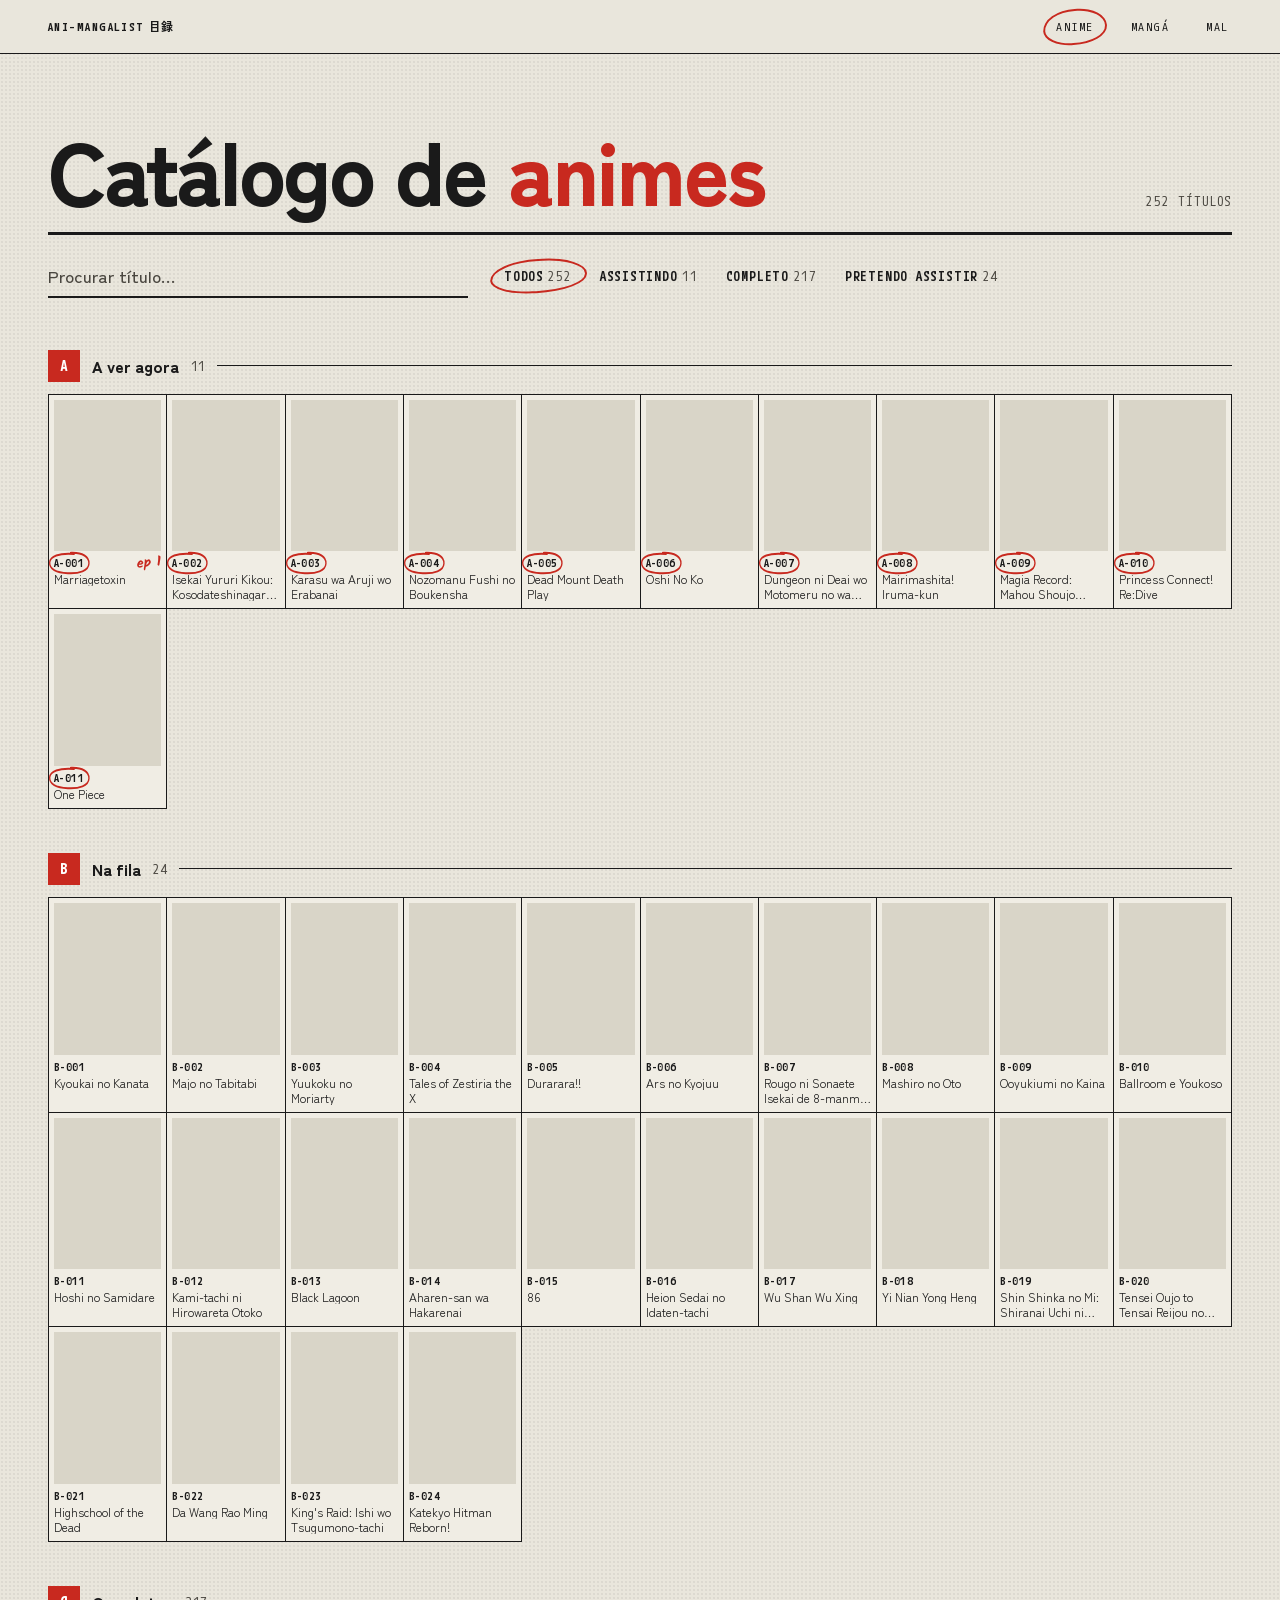
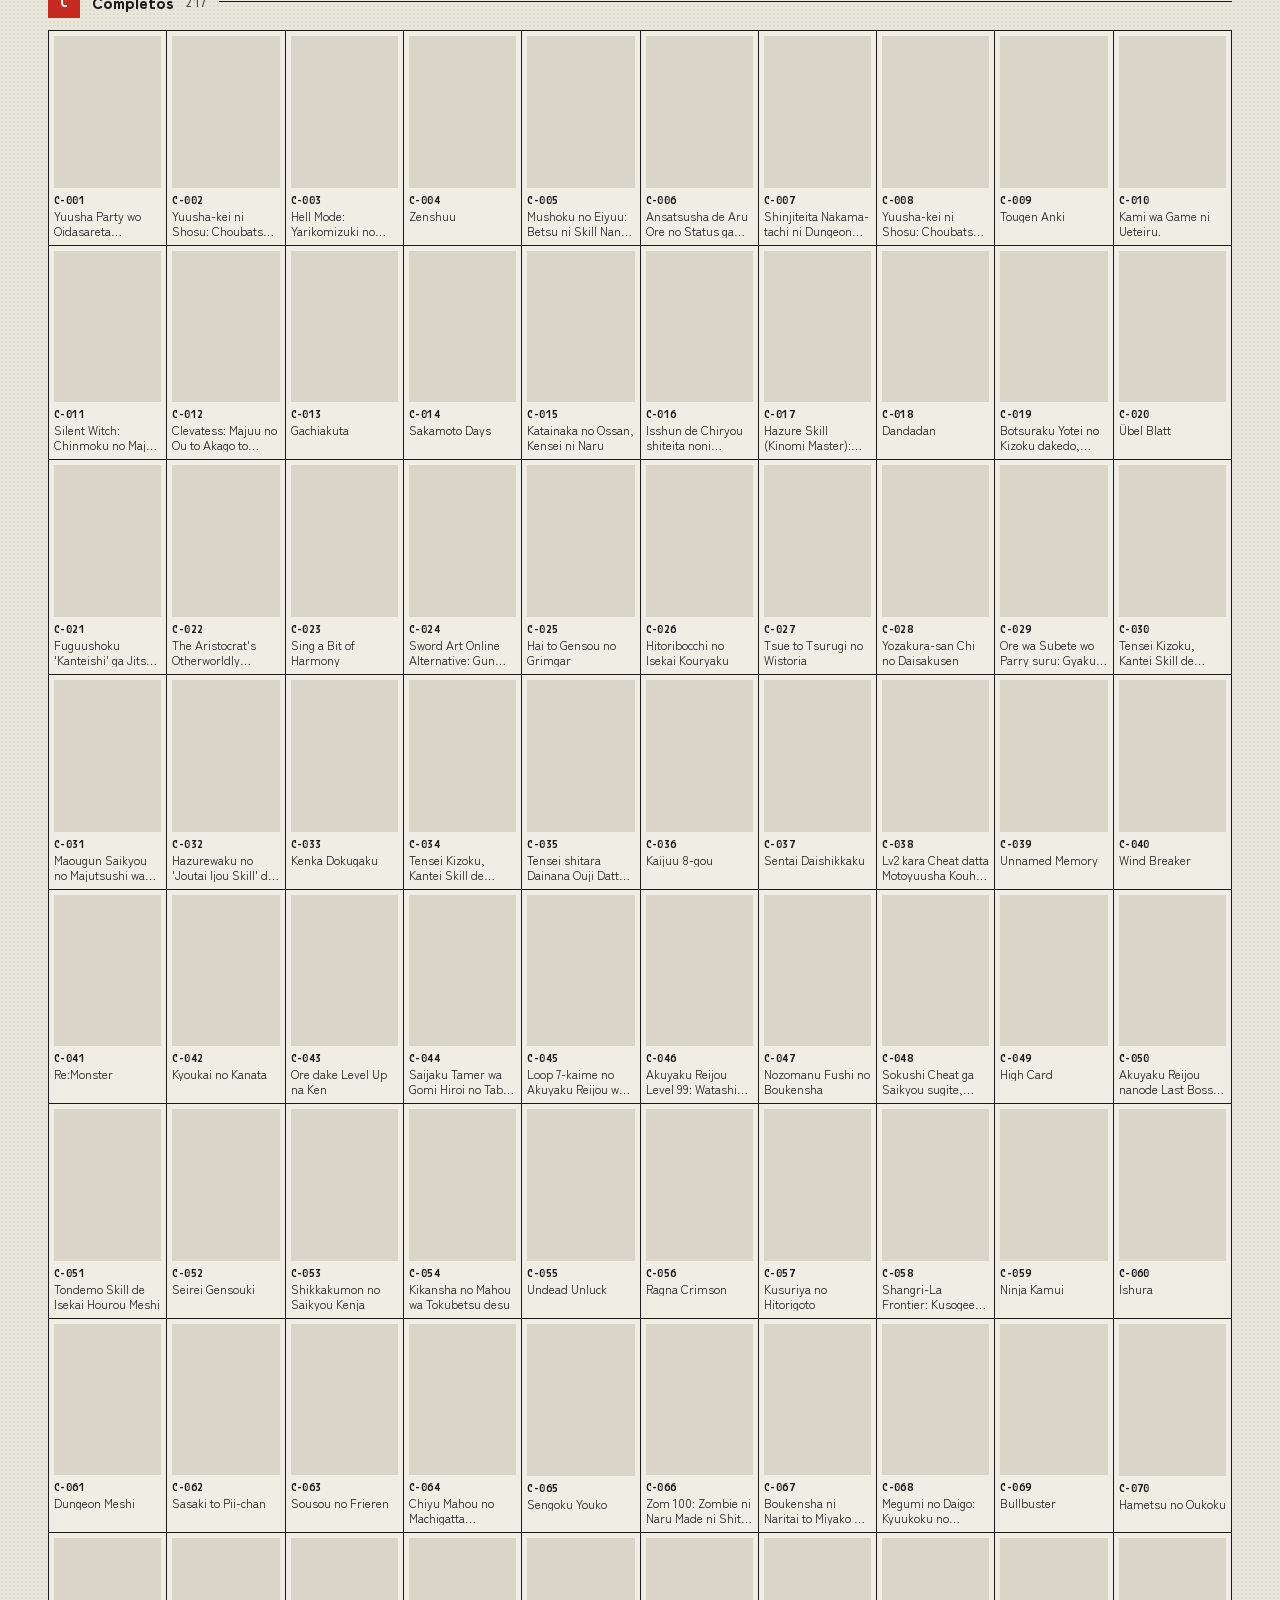
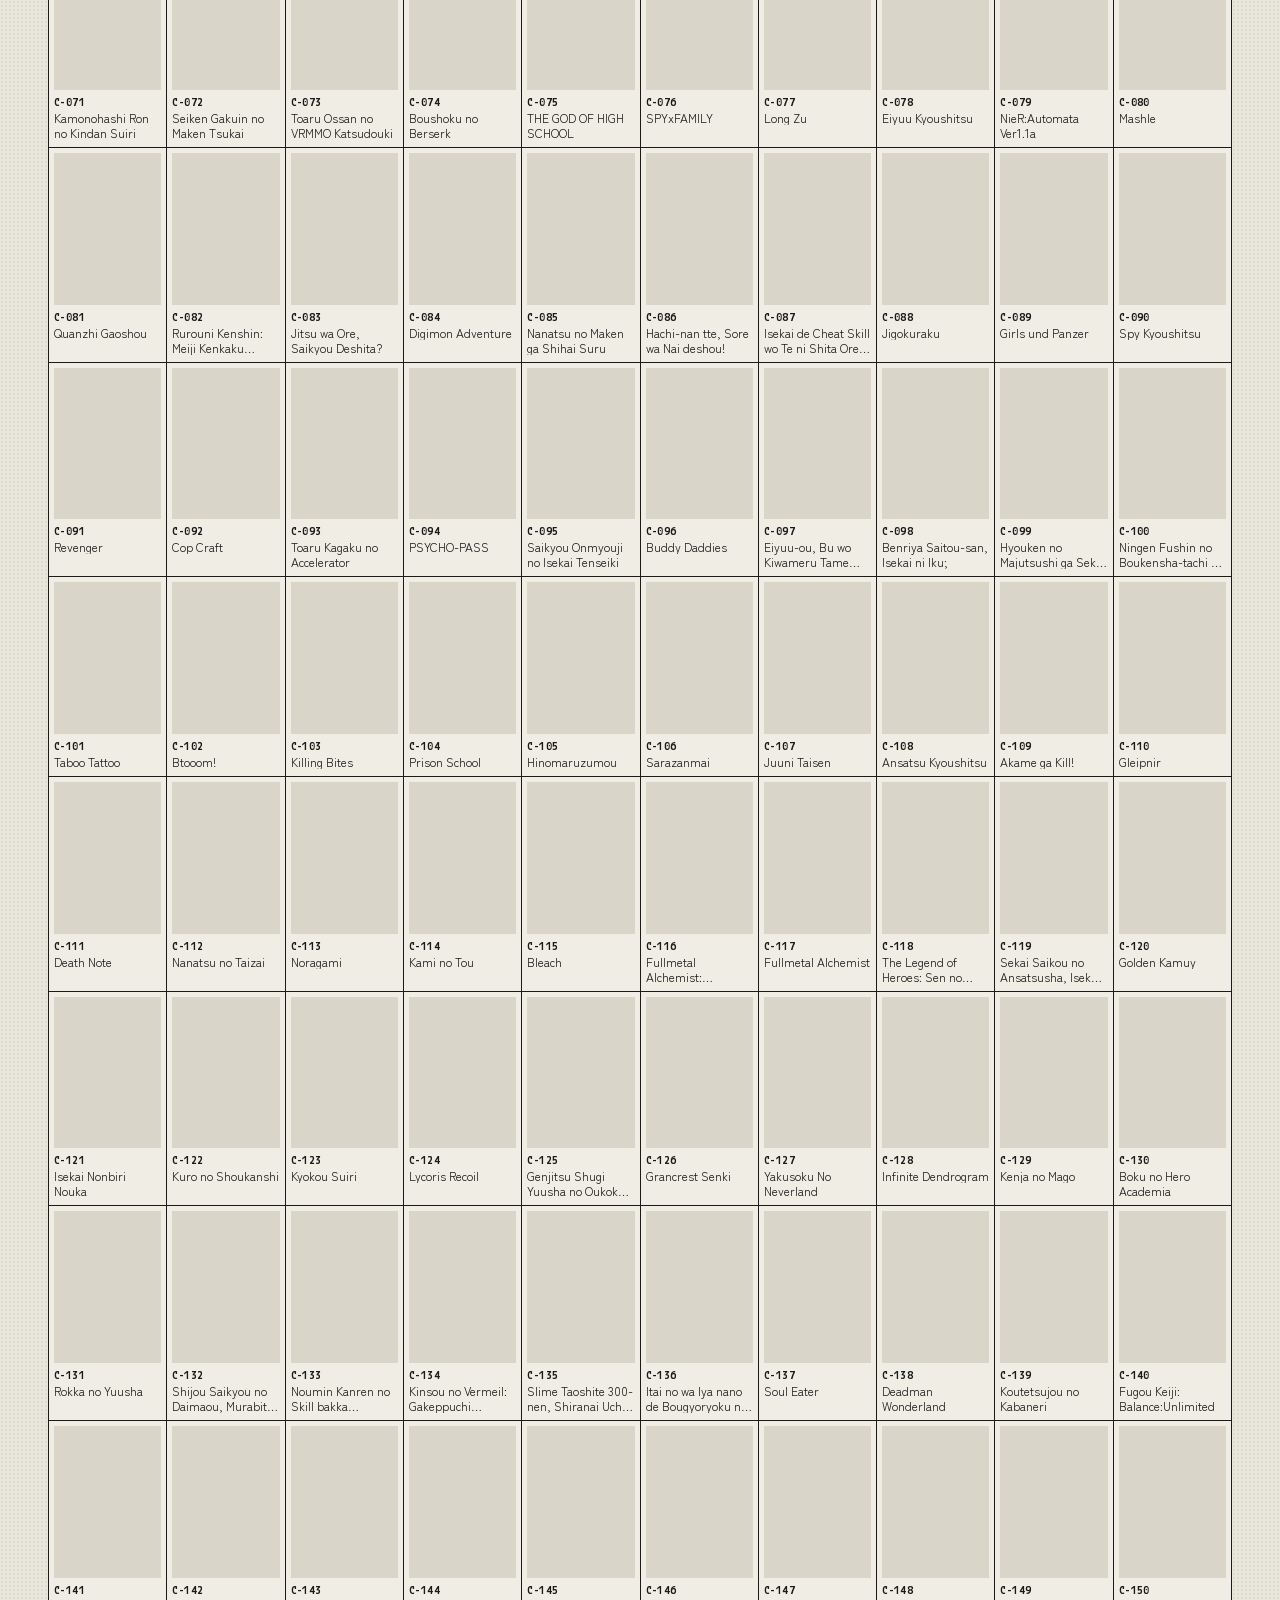
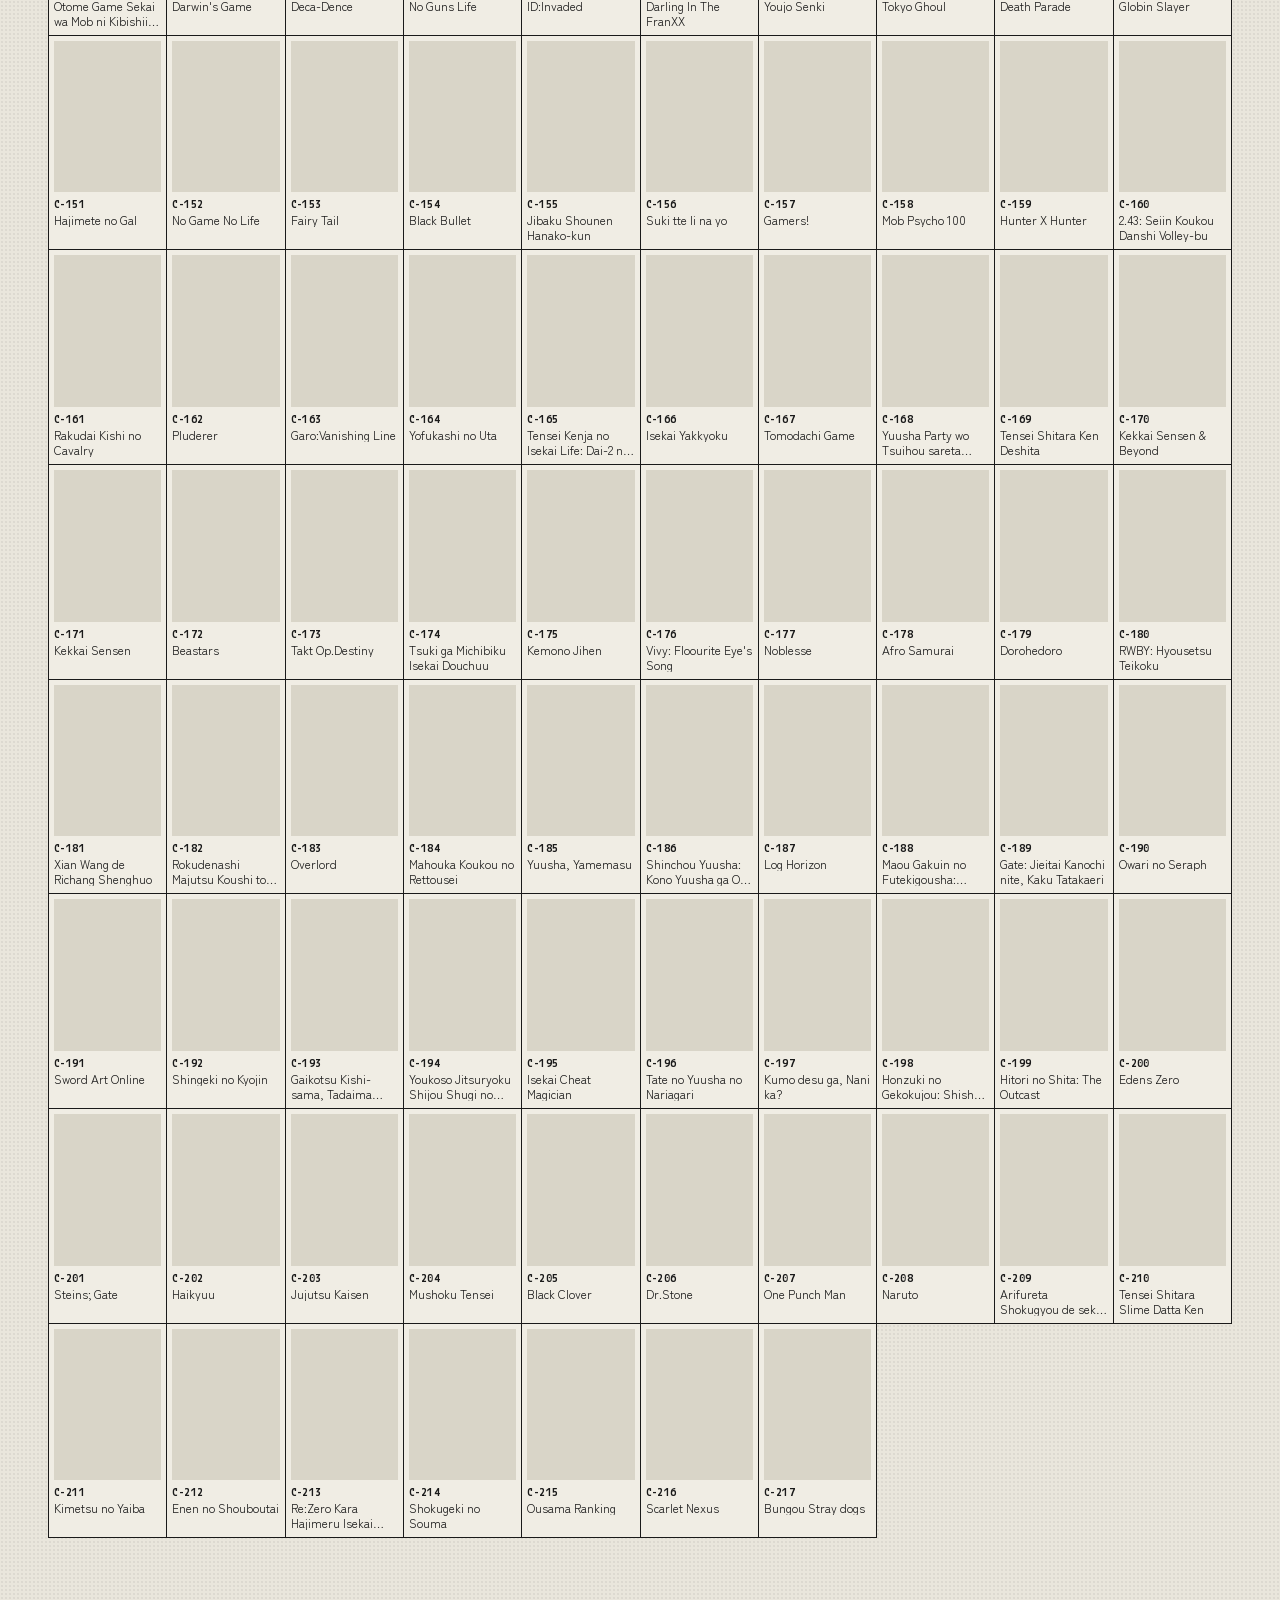
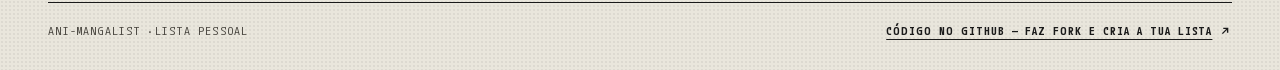
==== commit 693c6952: "DOCS: fork guide in README, GitHub link in footer - README covers Pages setup, MAL sync (MAL_USER va" ====
--- a/index.html
+++ b/index.html
@@ -47,6 +47,13 @@
         <div id="catalogo"></div>
     </main>
 
+    <footer class="colofao">
+        <span>Ani-Mangalist · lista pessoal</span>
+        <a href="https://github.com/edivaldolluisb/animeData" target="_blank" rel="noopener">Código no GitHub — faz fork e cria a tua lista
+            <svg viewBox="0 0 16 16" aria-hidden="true"><path d="M5 11 L11 5 M6 5 H11 V10"/></svg>
+        </a>
+    </footer>
+
     <script src="./sw.js"></script>
     <script src="./js/index.js"></script>
 </body>
--- a/anime.css
+++ b/anime.css
@@ -296,6 +296,34 @@
   transform: rotate(-1.5deg);
 }
 
+/* ── Colofão ── */
+.colofao {
+  display: flex;
+  flex-wrap: wrap;
+  justify-content: space-between;
+  gap: 0.75rem 2rem;
+  width: calc(min(100%, 1400px) - 2 * clamp(1rem, 4vw, 3rem));
+  margin: 0 auto;
+  padding: 1.25rem 0 2rem;
+  border-top: 1px solid var(--fio);
+  font: 400 0.75rem var(--mono);
+  letter-spacing: 0.08em;
+  text-transform: uppercase;
+  color: var(--tinta-2);
+}
+
+.colofao a {
+  display: inline-flex;
+  align-items: center;
+  gap: 0.35rem;
+  color: var(--tinta);
+  font-weight: 600;
+  text-underline-offset: 4px;
+}
+
+.colofao a:hover { color: var(--caneta); }
+.colofao svg { width: 14px; height: 14px; fill: none; stroke: currentColor; stroke-width: 1.6; }
+
 /* ── Mobile ── */
 @media (max-width: 600px) {
   .masthead { flex-direction: column; align-items: flex-start; gap: 0.5rem; }
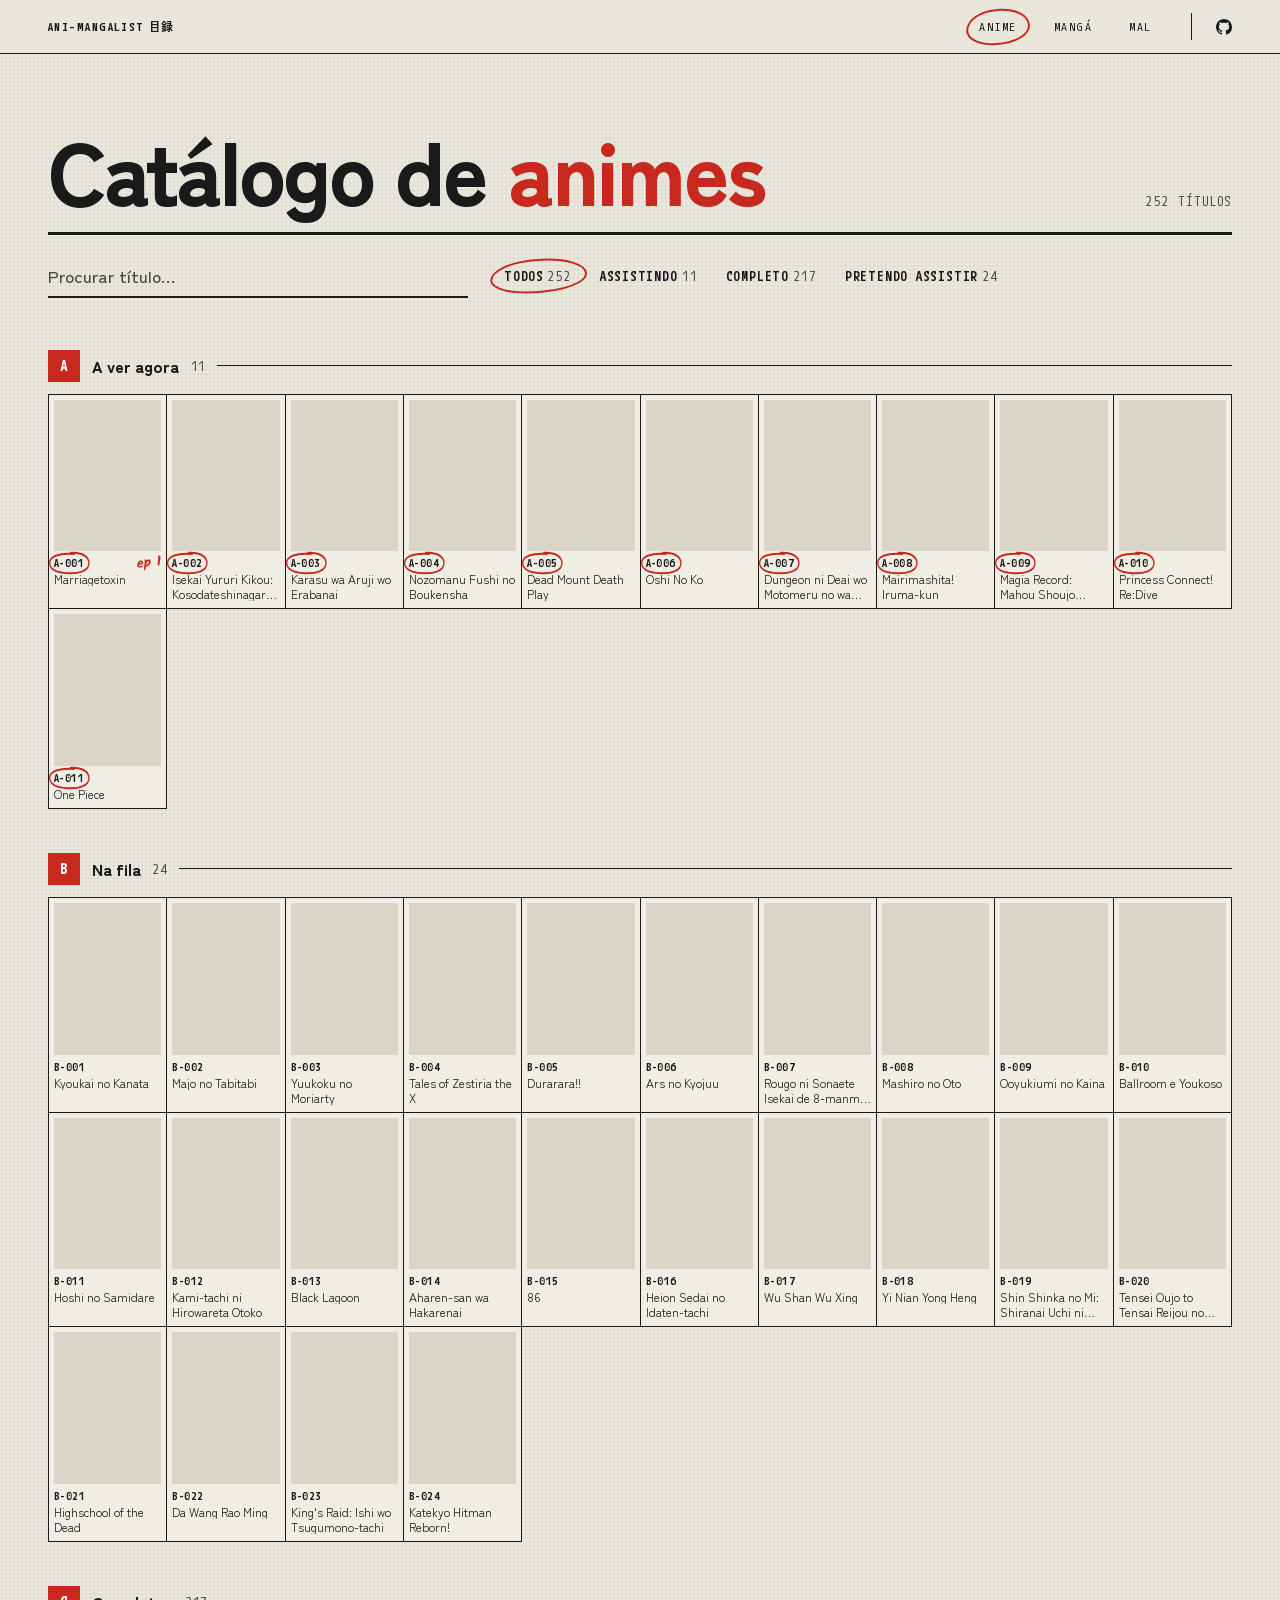
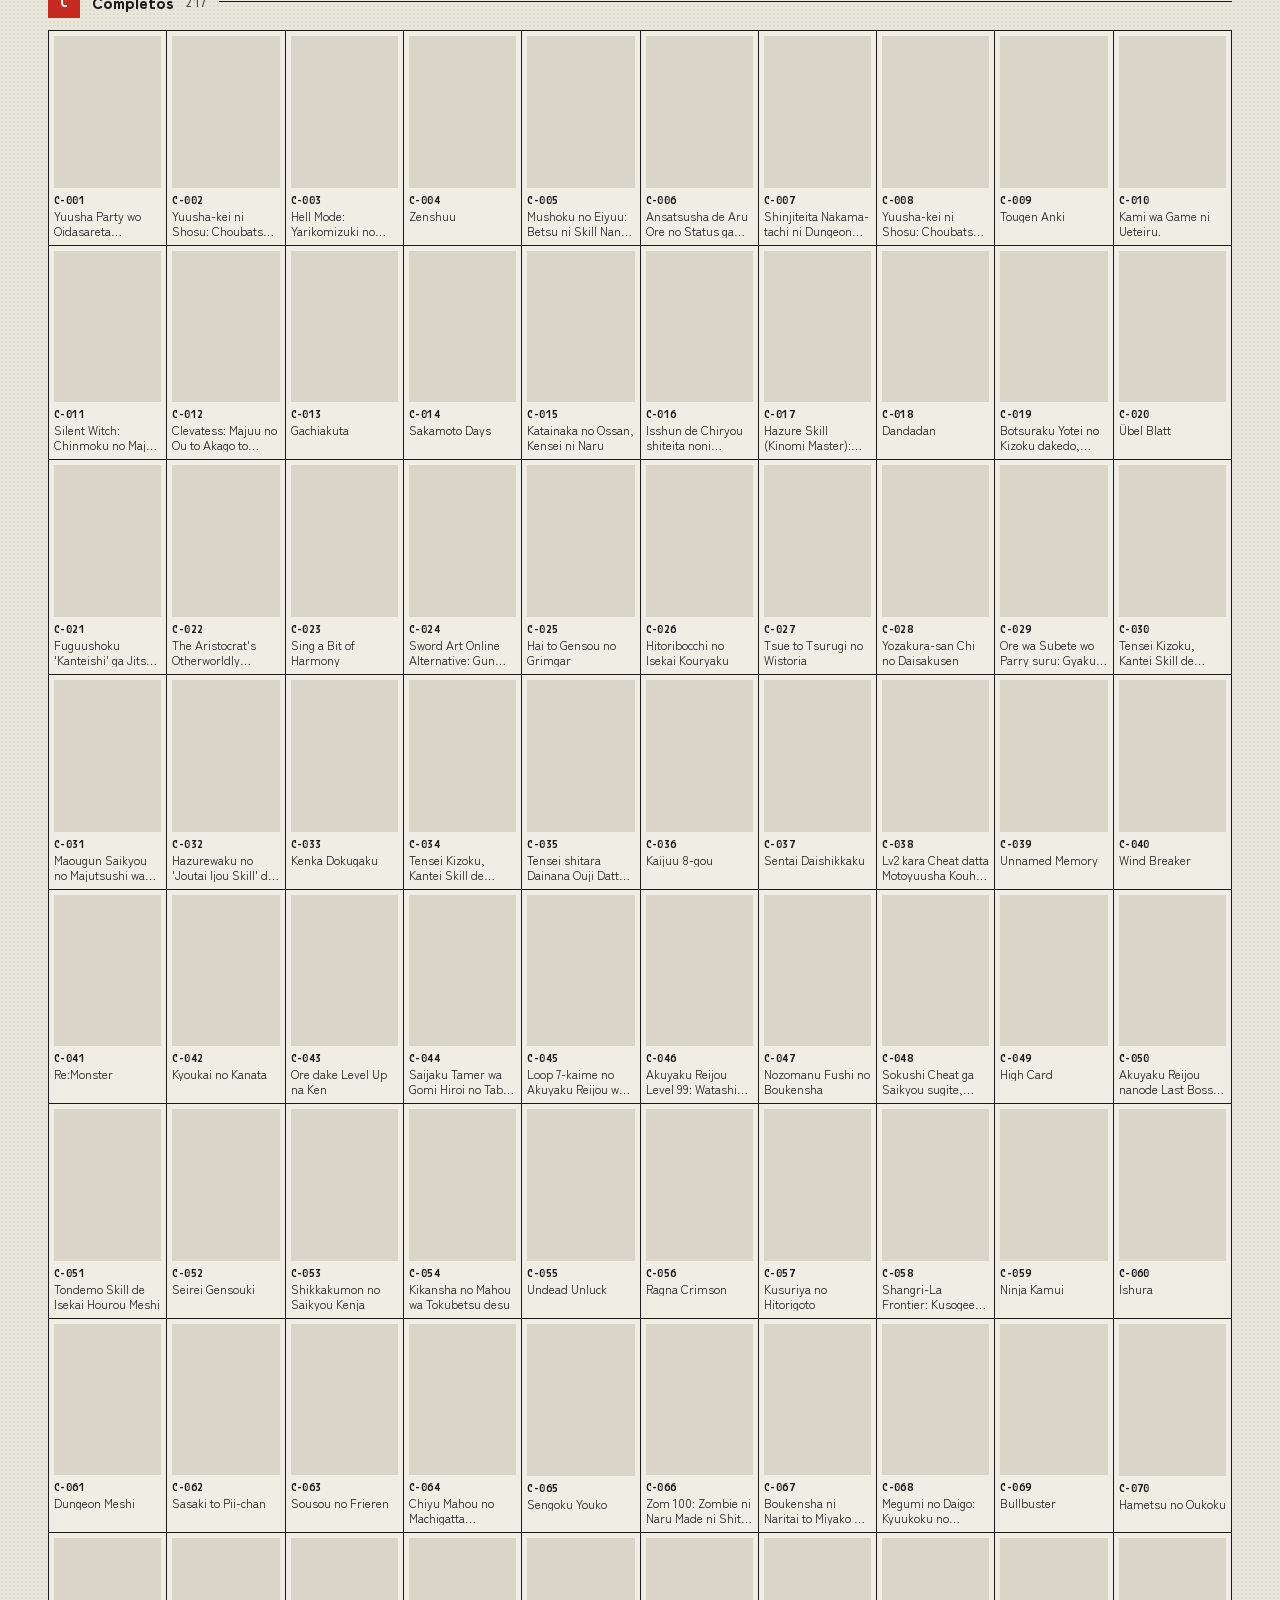
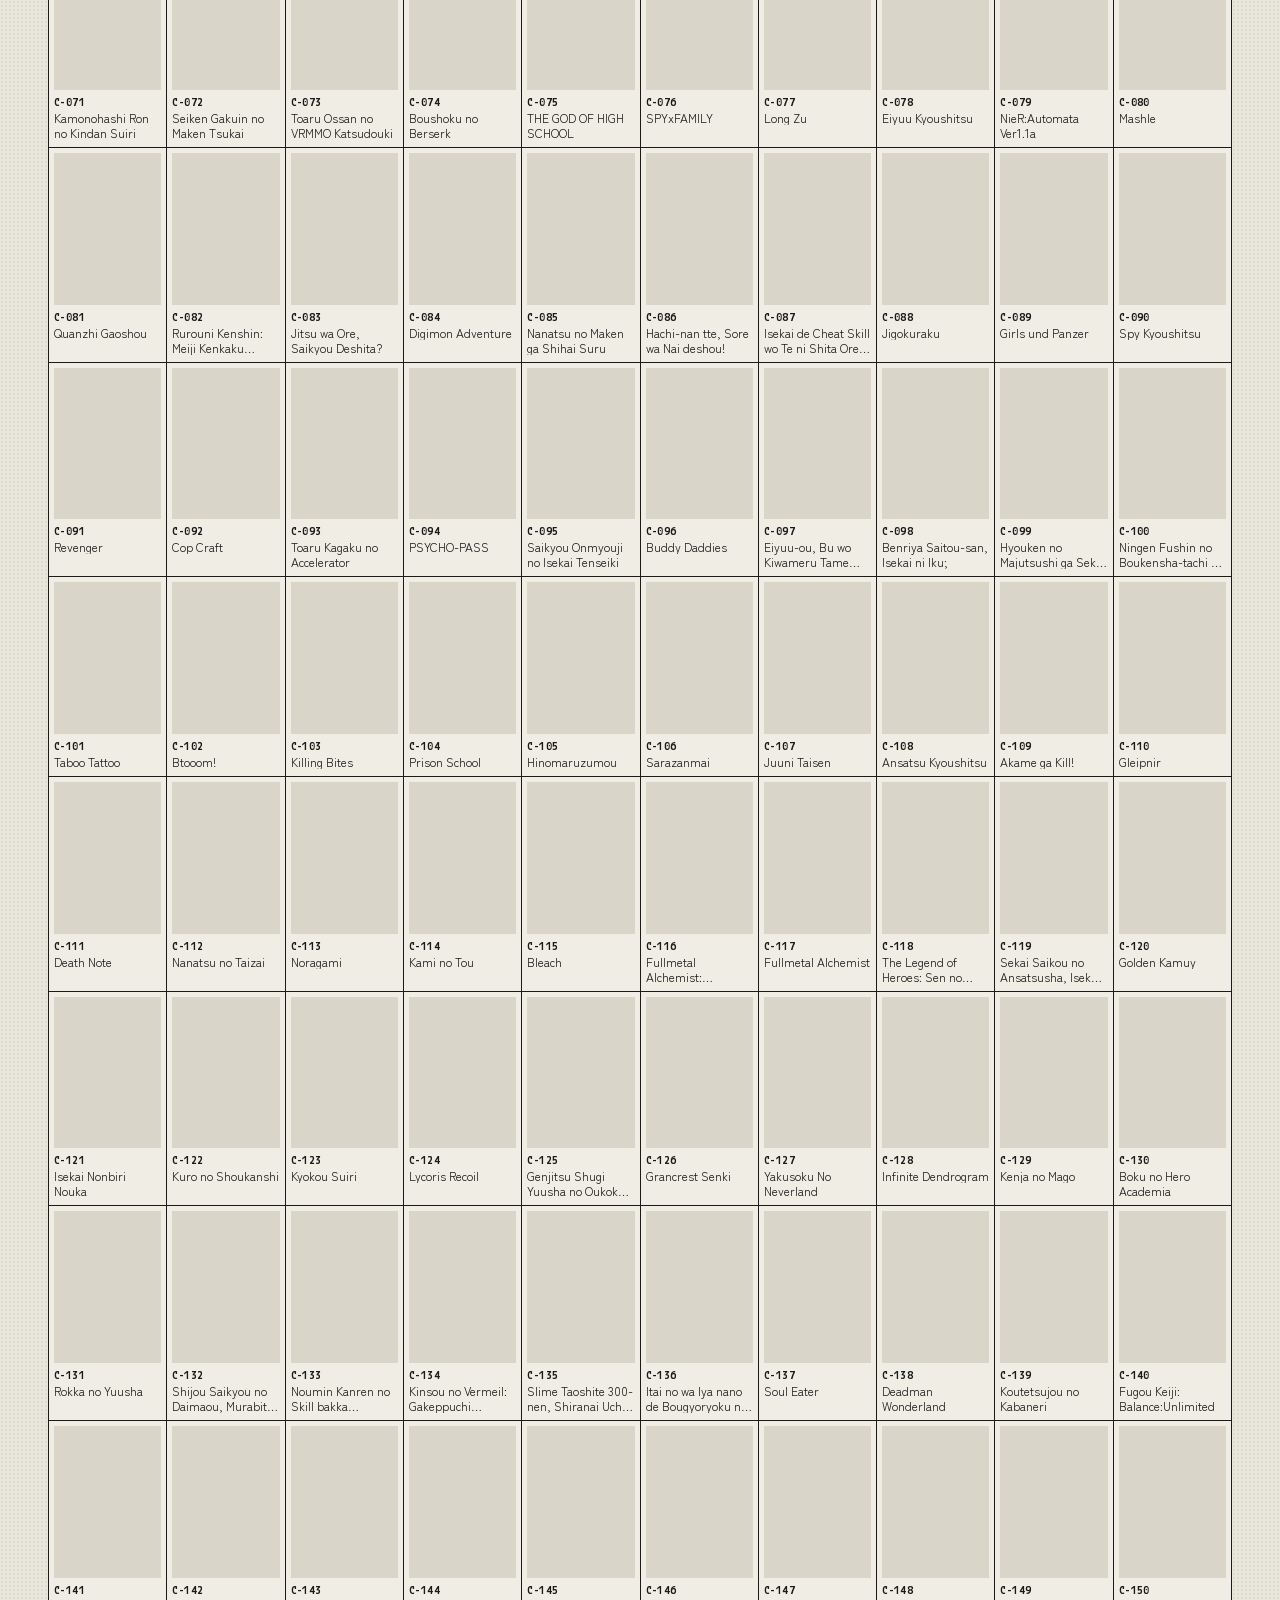
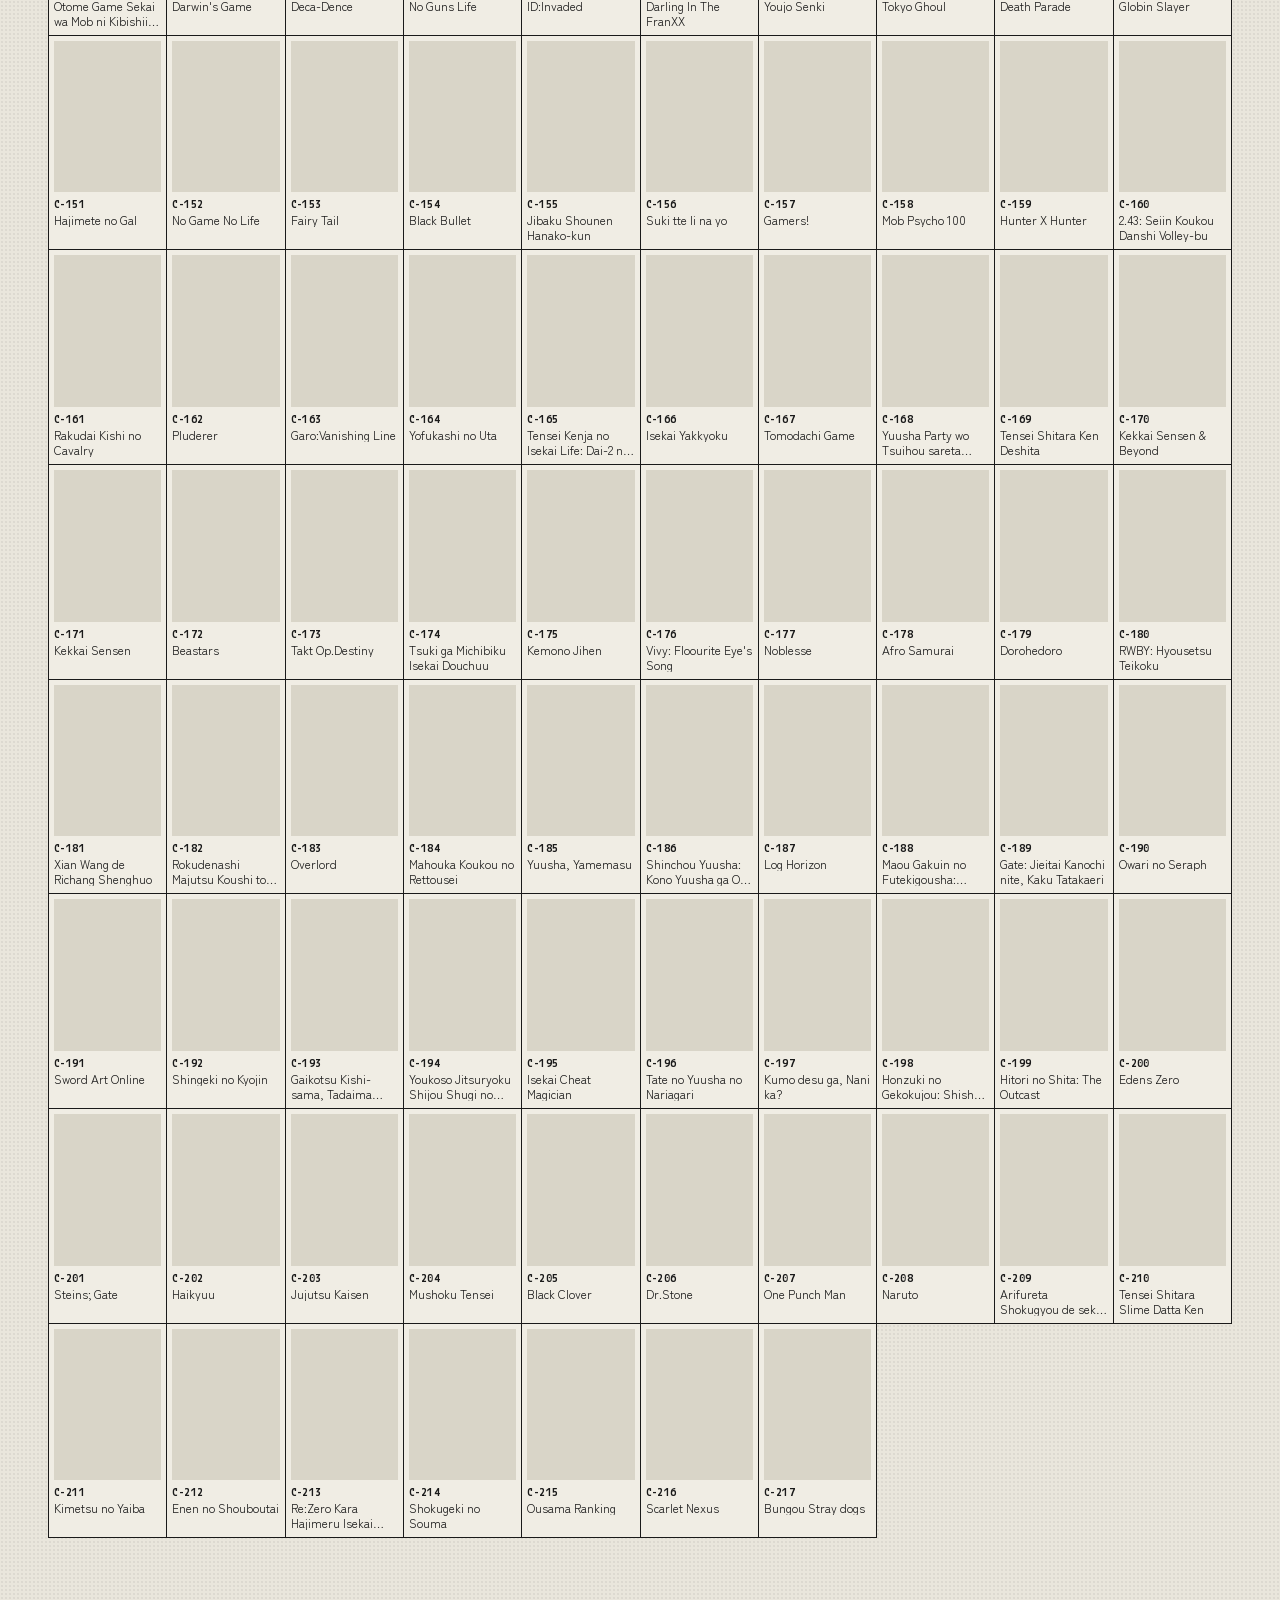
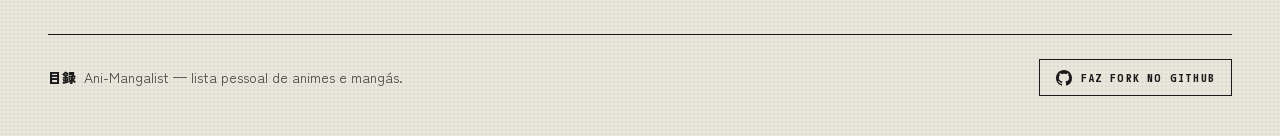
==== commit 385a025d: "UI: GitHub icon in masthead, printed fork button in footer Co-Authored-By: Claude Opus 5.5 <noreply@" ====
--- a/index.html
+++ b/index.html
@@ -32,6 +32,7 @@
             <a href="./index.html" id="menu_anime" aria-current="page">Anime</a>
             <a href="./manga.html" id="menu_manga">Mangá</a>
             <a href="./mal.html" id="menu_mal">MAL</a>
+            <a class="github" href="https://github.com/edivaldolluisb/animeData" target="_blank" rel="noopener" aria-label="Código no GitHub" title="Código no GitHub"><svg viewBox="0 0 16 16" aria-hidden="true"><path d="M8 0C3.58 0 0 3.58 0 8c0 3.54 2.29 6.53 5.47 7.59.4.07.55-.17.55-.38 0-.19-.01-.82-.01-1.49-2.01.37-2.53-.49-2.69-.94-.09-.23-.48-.94-.82-1.13-.28-.15-.68-.52-.01-.53.63-.01 1.08.58 1.23.82.72 1.21 1.87.87 2.33.66.07-.52.28-.87.51-1.07-1.78-.2-3.64-.89-3.64-3.95 0-.87.31-1.59.82-2.15-.08-.2-.36-1.02.08-2.12 0 0 .67-.21 2.2.82.64-.18 1.32-.27 2-.27.68 0 1.36.09 2 .27 1.53-1.04 2.2-.82 2.2-.82.44 1.1.16 1.92.08 2.12.51.56.82 1.27.82 2.15 0 3.07-1.87 3.75-3.65 3.95.29.25.54.73.54 1.48 0 1.07-.01 1.93-.01 2.2 0 .21.15.46.55.38A8.013 8.013 0 0016 8c0-4.42-3.58-8-8-8z"/></svg></a>
         </nav>
     </header>
 
@@ -48,10 +49,8 @@
     </main>
 
     <footer class="colofao">
-        <span>Ani-Mangalist · lista pessoal</span>
-        <a href="https://github.com/edivaldolluisb/animeData" target="_blank" rel="noopener">Código no GitHub — faz fork e cria a tua lista
-            <svg viewBox="0 0 16 16" aria-hidden="true"><path d="M5 11 L11 5 M6 5 H11 V10"/></svg>
-        </a>
+        <p><span lang="ja">目録</span> Ani-Mangalist — lista pessoal de animes e mangás.</p>
+        <a class="fork" href="https://github.com/edivaldolluisb/animeData" target="_blank" rel="noopener"><svg viewBox="0 0 16 16" aria-hidden="true"><path d="M8 0C3.58 0 0 3.58 0 8c0 3.54 2.29 6.53 5.47 7.59.4.07.55-.17.55-.38 0-.19-.01-.82-.01-1.49-2.01.37-2.53-.49-2.69-.94-.09-.23-.48-.94-.82-1.13-.28-.15-.68-.52-.01-.53.63-.01 1.08.58 1.23.82.72 1.21 1.87.87 2.33.66.07-.52.28-.87.51-1.07-1.78-.2-3.64-.89-3.64-3.95 0-.87.31-1.59.82-2.15-.08-.2-.36-1.02.08-2.12 0 0 .67-.21 2.2.82.64-.18 1.32-.27 2-.27.68 0 1.36.09 2 .27 1.53-1.04 2.2-.82 2.2-.82.44 1.1.16 1.92.08 2.12.51.56.82 1.27.82 2.15 0 3.07-1.87 3.75-3.65 3.95.29.25.54.73.54 1.48 0 1.07-.01 1.93-.01 2.2 0 .21.15.46.55.38A8.013 8.013 0 0016 8c0-4.42-3.58-8-8-8z"/></svg> Faz fork no GitHub</a>
     </footer>
 
     <script src="./sw.js"></script>
--- a/anime.css
+++ b/anime.css
@@ -53,7 +53,7 @@
 .marca { text-decoration: none; font-weight: 600; white-space: nowrap; }
 .marca span { font-family: var(--display); font-weight: 700; letter-spacing: 0; margin-left: 0.35em; }
 
-.masthead nav { display: flex; gap: clamp(0.75rem, 3vw, 2rem); }
+.masthead nav { display: flex; align-items: center; gap: clamp(0.75rem, 3vw, 2rem); }
 
 .masthead nav a {
   position: relative;
@@ -300,29 +300,44 @@
 .colofao {
   display: flex;
   flex-wrap: wrap;
+  align-items: center;
   justify-content: space-between;
-  gap: 0.75rem 2rem;
+  gap: 1rem 2rem;
   width: calc(min(100%, 1400px) - 2 * clamp(1rem, 4vw, 3rem));
-  margin: 0 auto;
-  padding: 1.25rem 0 2rem;
+  margin: 2rem auto 0;
+  padding: 1.5rem 0 2.5rem;
   border-top: 1px solid var(--fio);
-  font: 400 0.75rem var(--mono);
-  letter-spacing: 0.08em;
+  font-size: 0.875rem;
+  color: var(--tinta-2);
+}
+
+.colofao span { font-weight: 900; color: var(--tinta); margin-right: 0.25em; }
+
+/* botão impresso: caixa de fio que inverte para tinta */
+.fork {
+  display: inline-flex;
+  align-items: center;
+  gap: 0.6rem;
+  padding: 0.6rem 1rem;
+  border: 1px solid var(--fio);
+  font: 600 0.75rem var(--mono);
+  letter-spacing: 0.1em;
   text-transform: uppercase;
-  color: var(--tinta-2);
-}
-
-.colofao a {
-  display: inline-flex;
-  align-items: center;
-  gap: 0.35rem;
+  text-decoration: none;
   color: var(--tinta);
-  font-weight: 600;
-  text-underline-offset: 4px;
-}
-
-.colofao a:hover { color: var(--caneta); }
-.colofao svg { width: 14px; height: 14px; fill: none; stroke: currentColor; stroke-width: 1.6; }
+  transition: background-color 160ms var(--ease-out), color 160ms var(--ease-out);
+}
+
+.fork:hover { background: var(--tinta); color: var(--papel); }
+.fork svg, .masthead .github svg { width: 16px; height: 16px; fill: currentColor; flex-shrink: 0; }
+
+.masthead .github {
+  display: inline-grid;
+  place-items: center;
+  margin-left: 0.25rem;
+  padding: 0.35rem 0 0.35rem clamp(0.75rem, 2vw, 1.5rem);
+  border-left: 1px solid var(--fio);
+}
 
 /* ── Mobile ── */
 @media (max-width: 600px) {
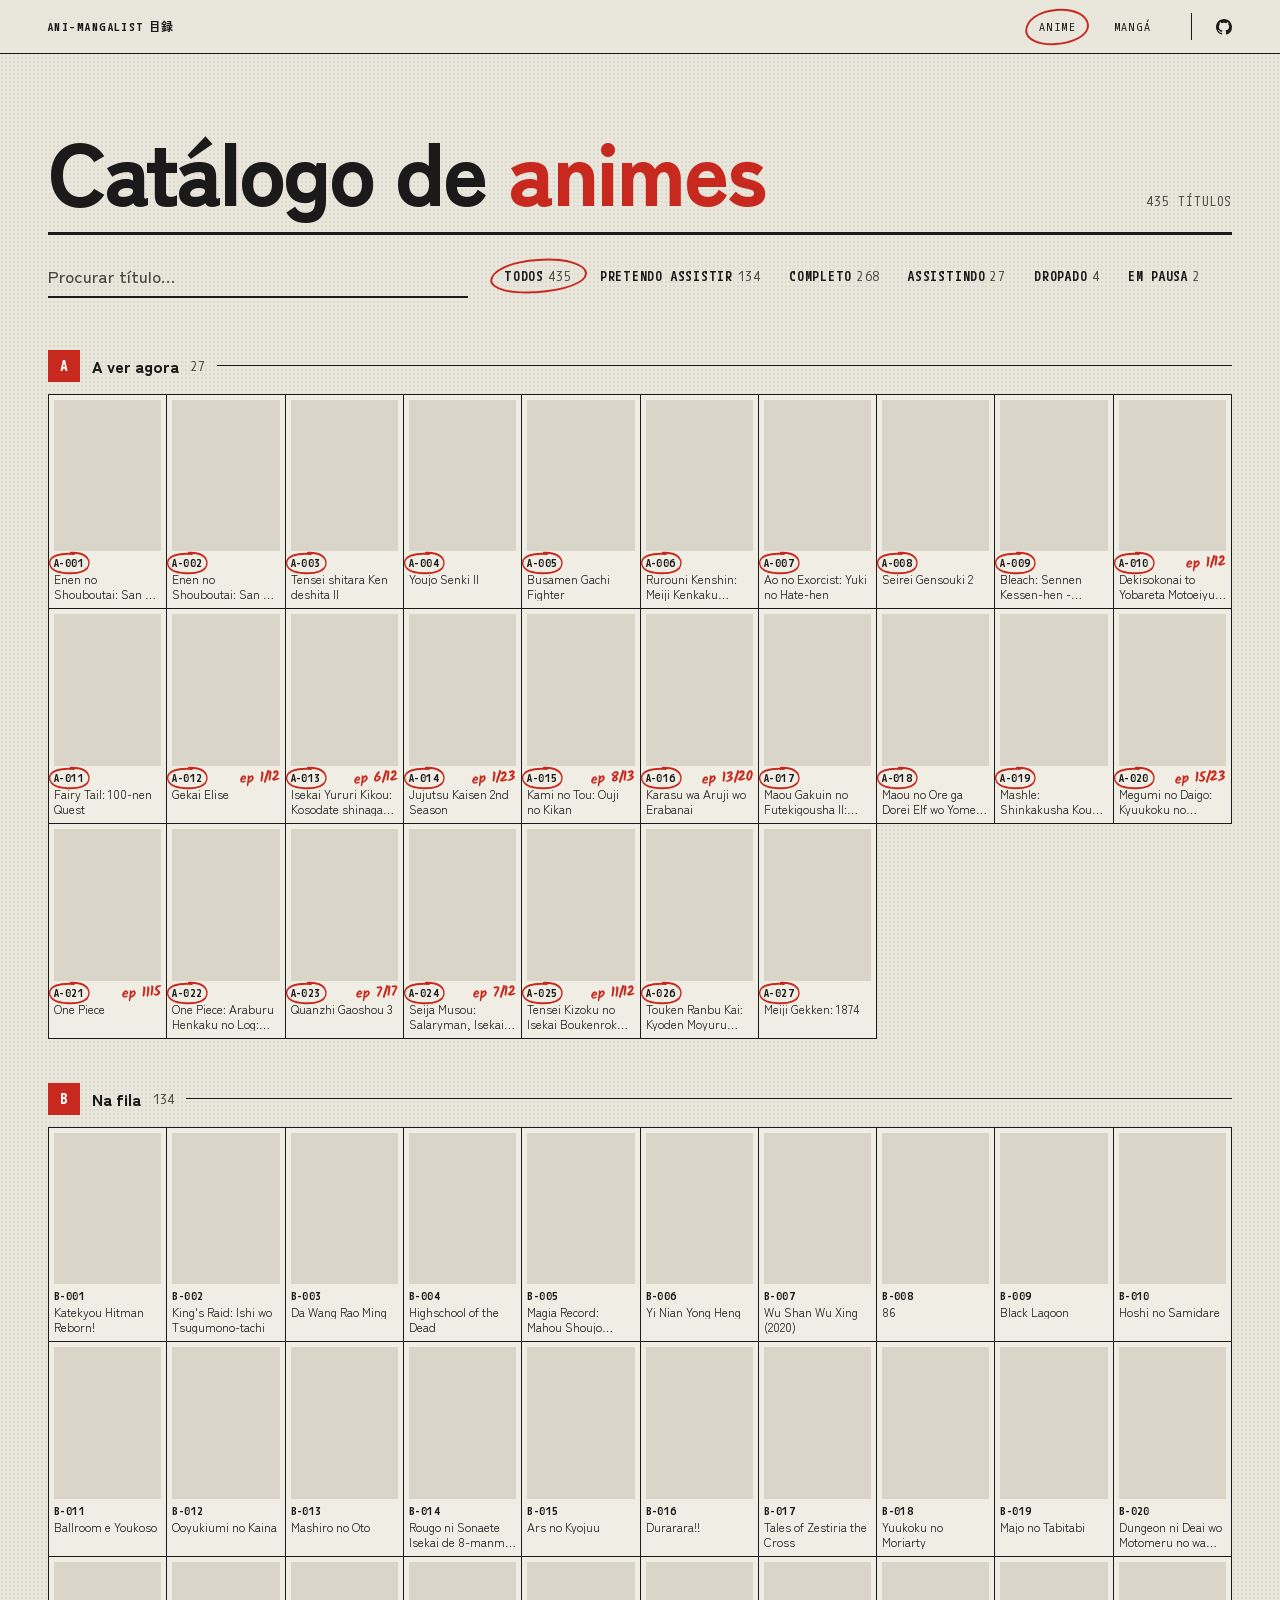
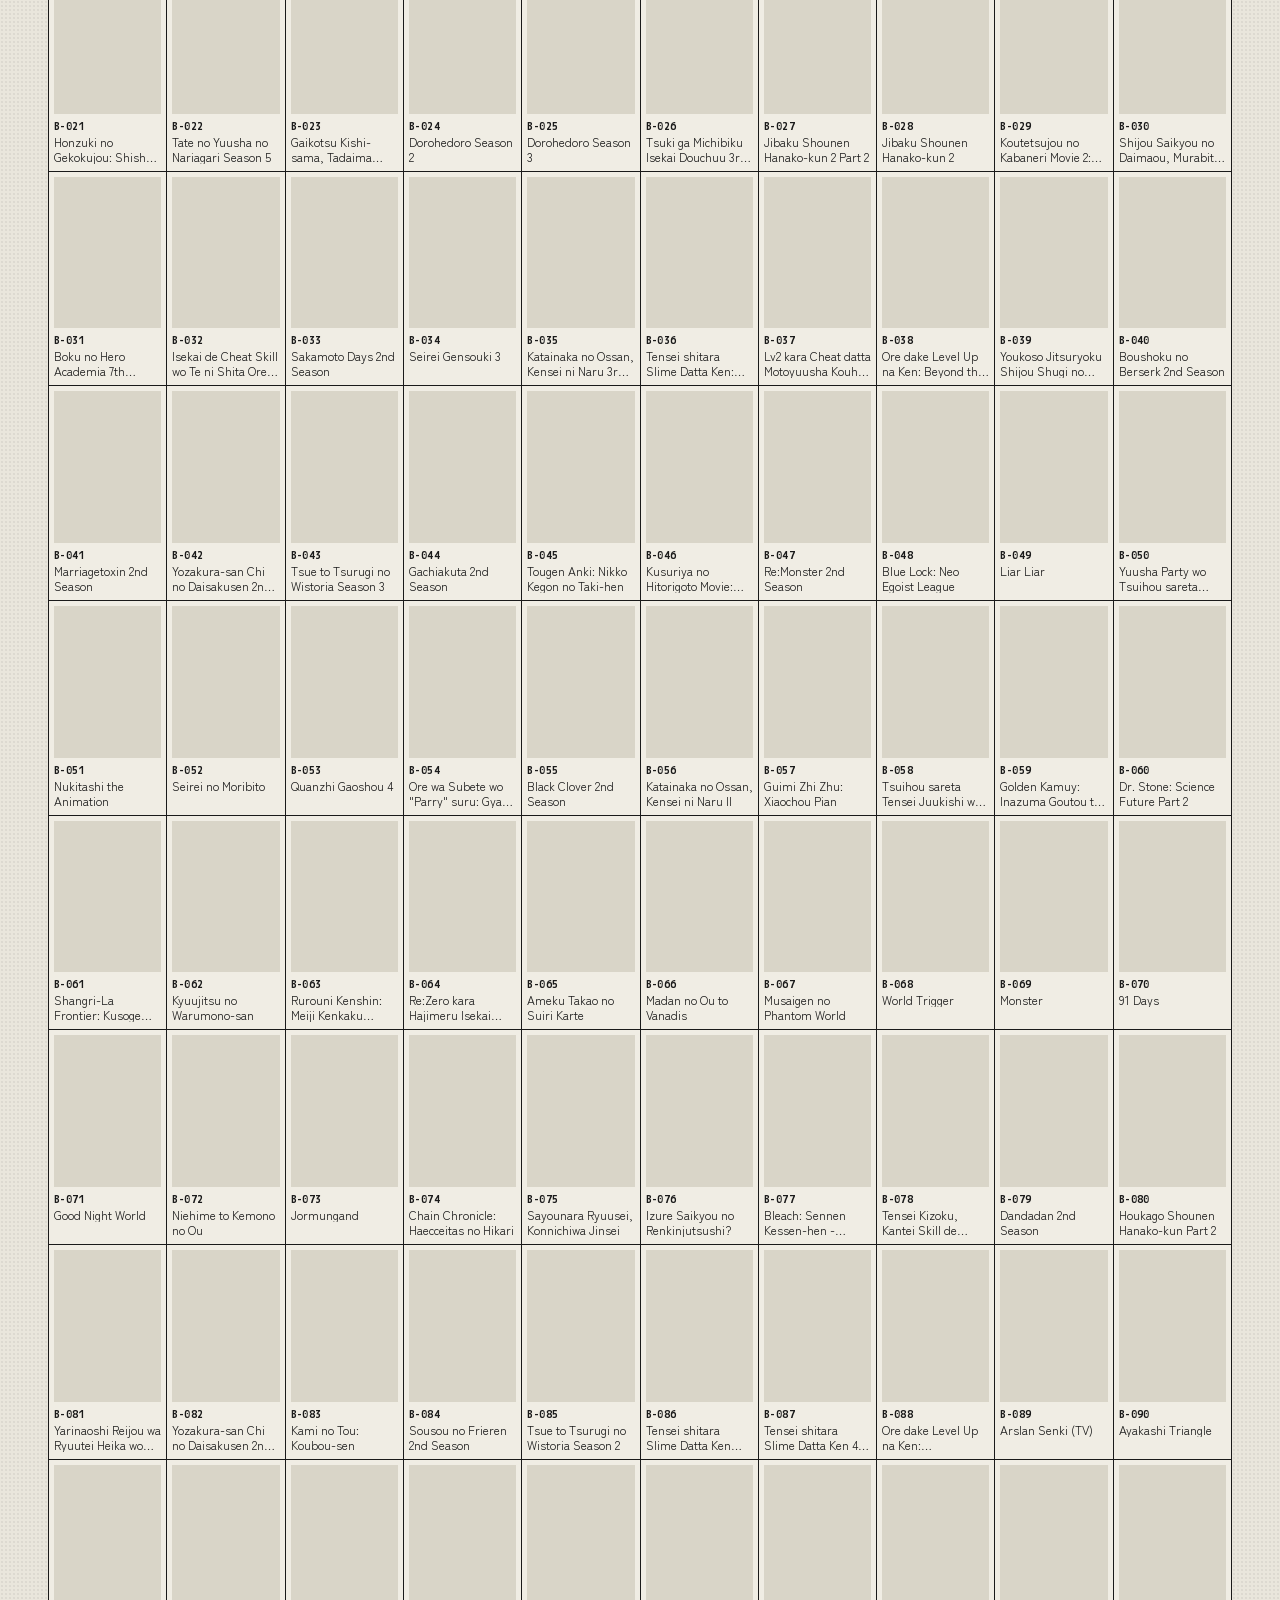
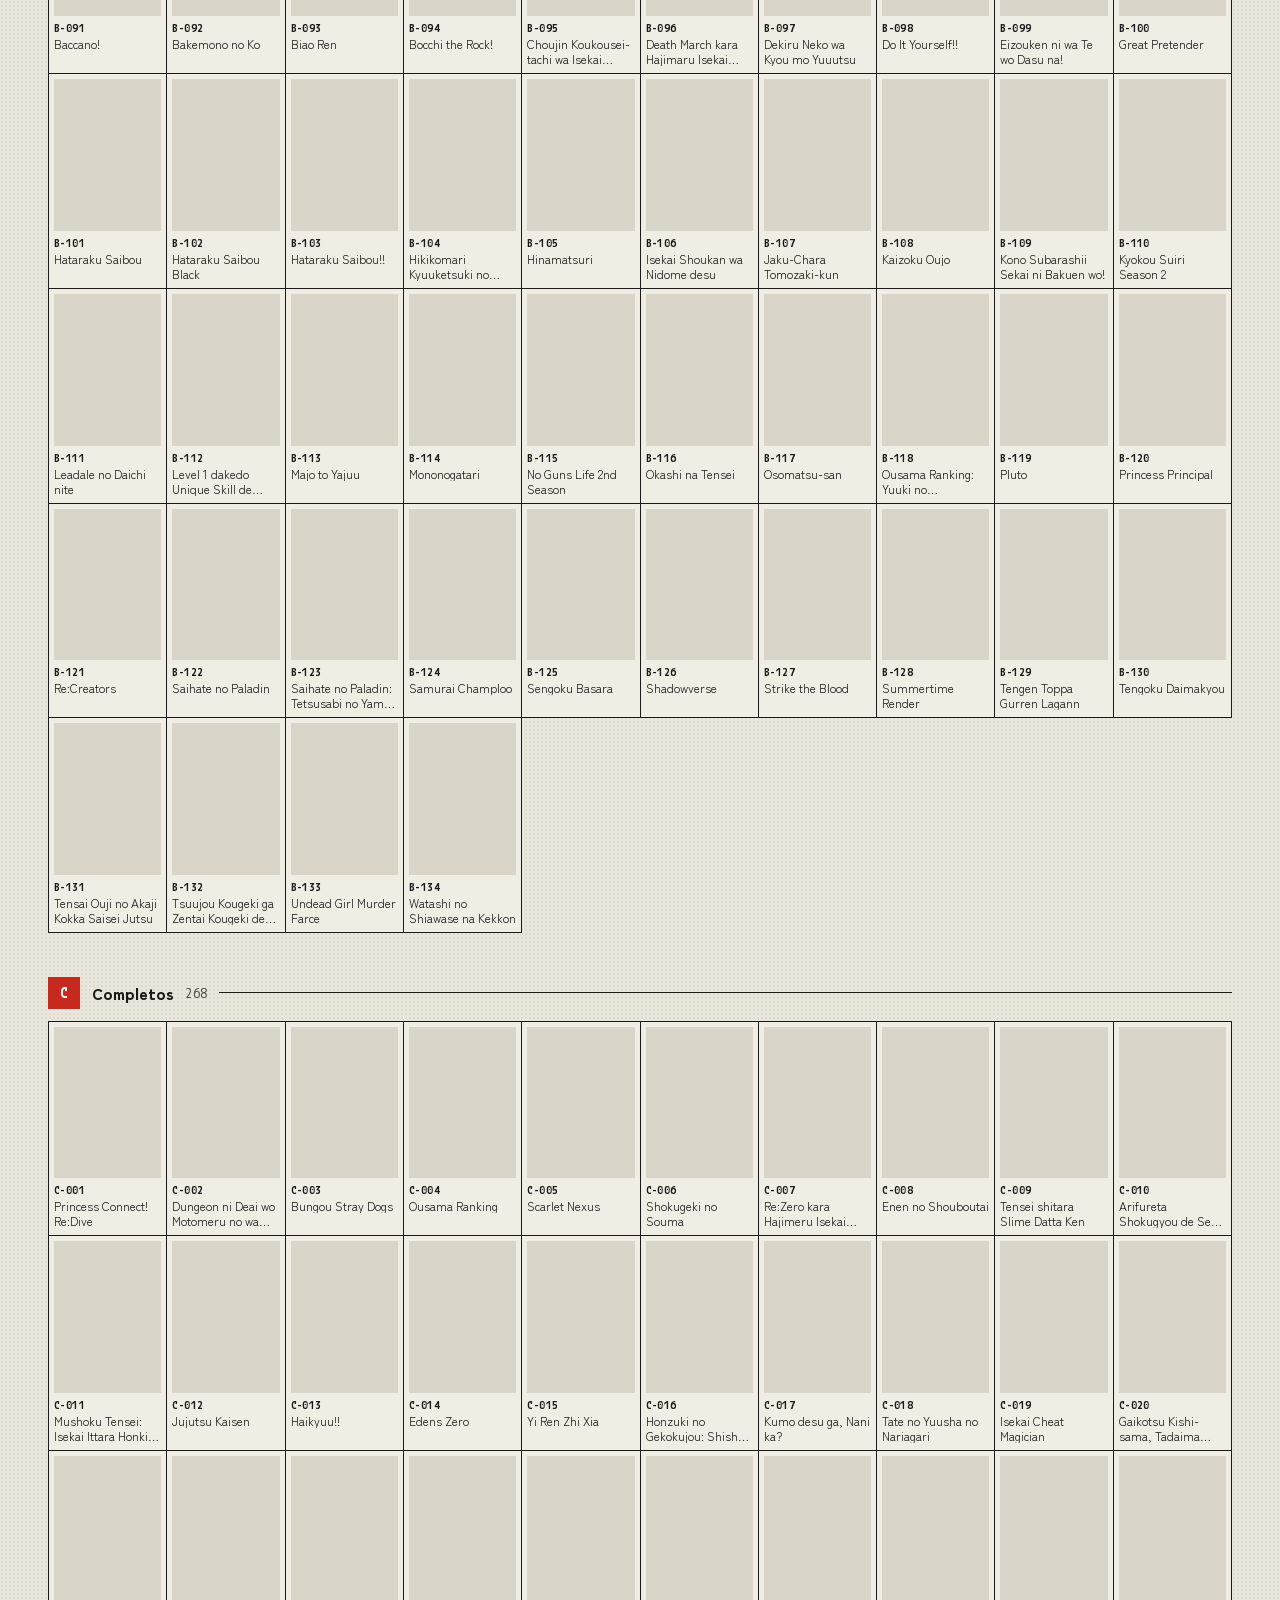
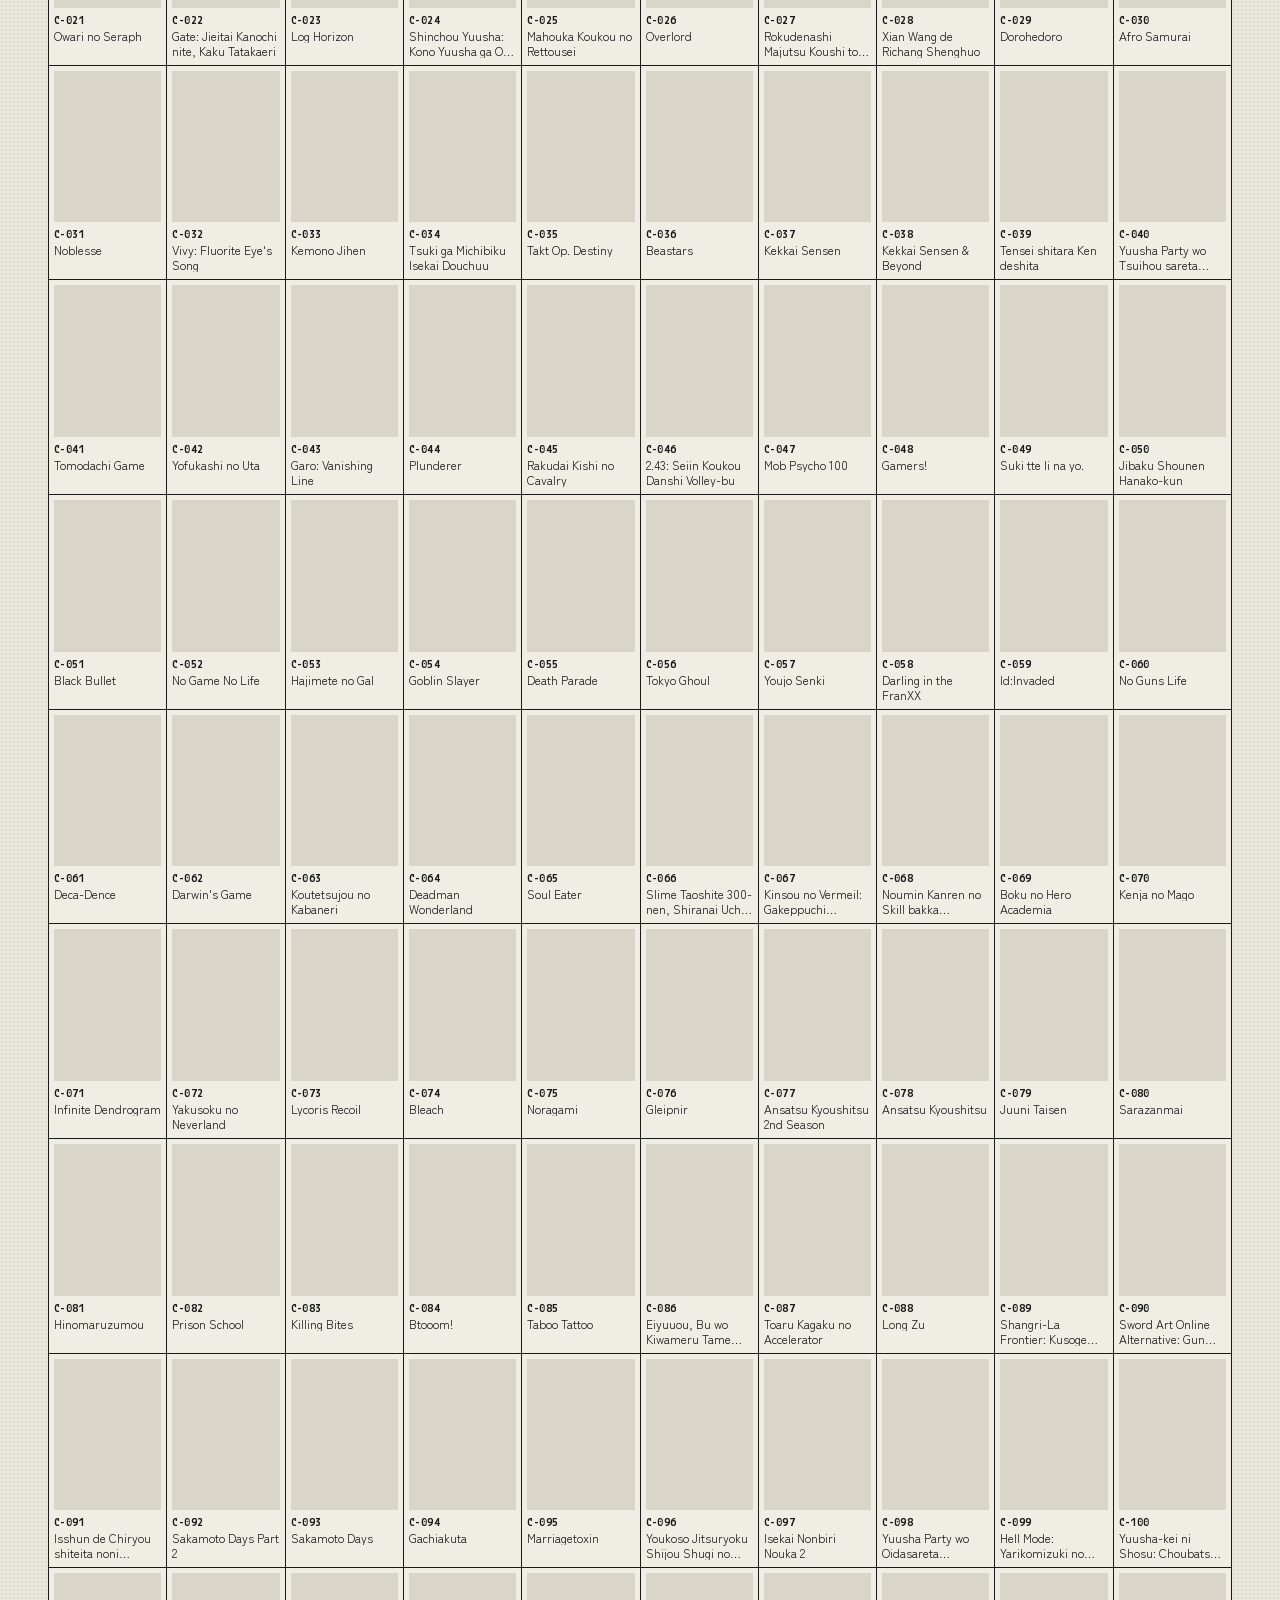
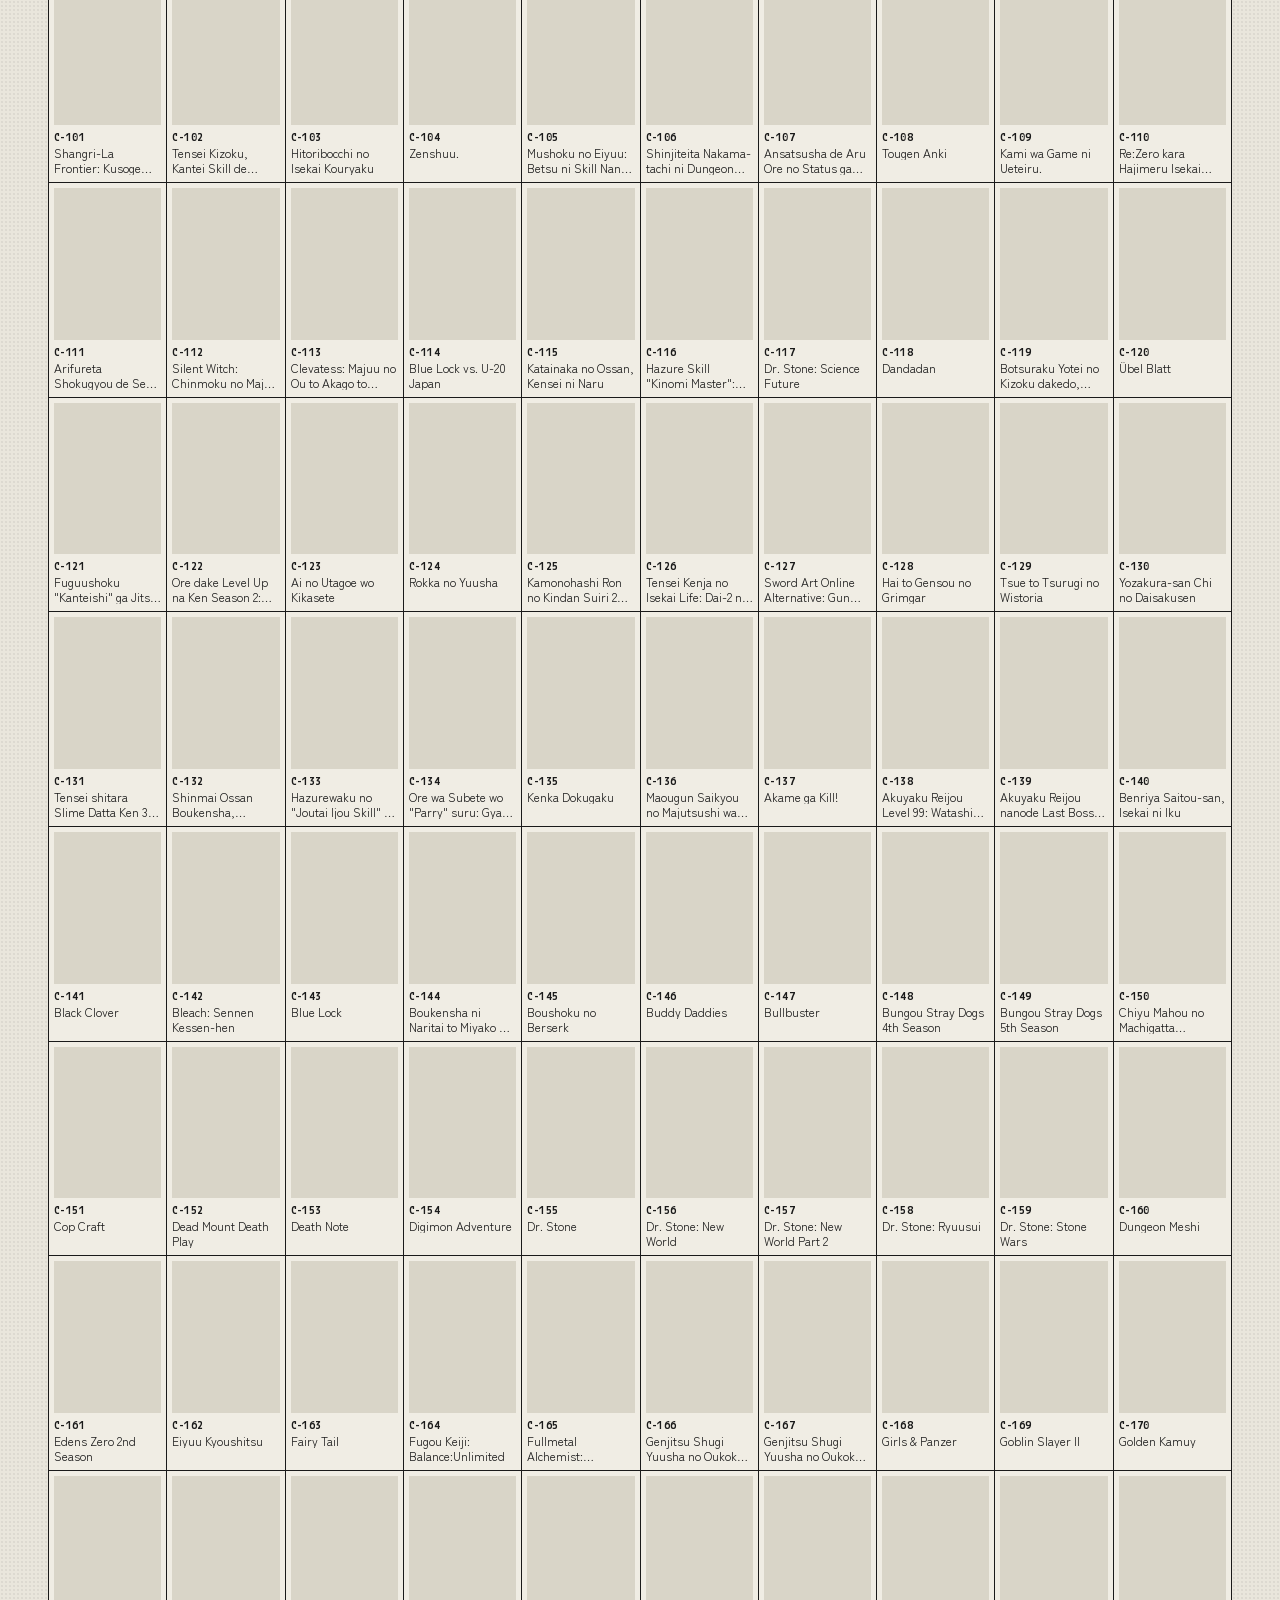
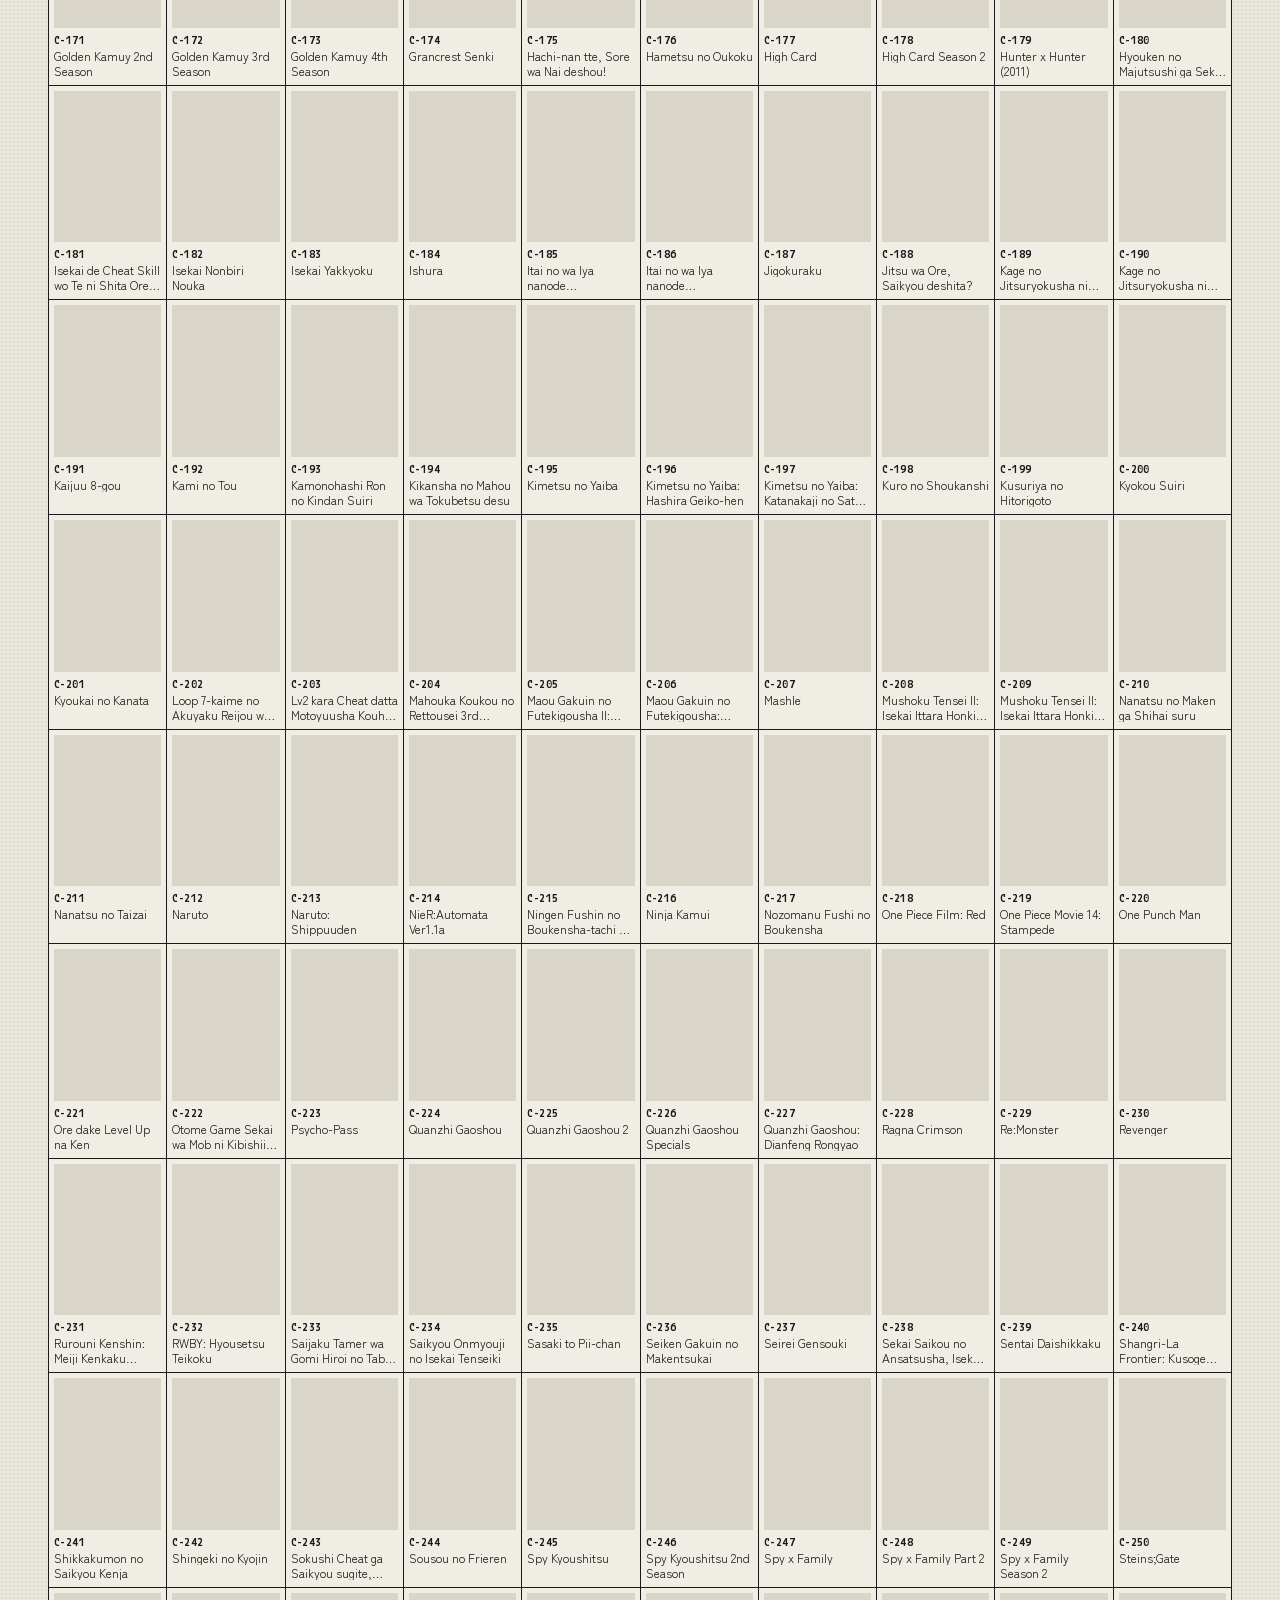
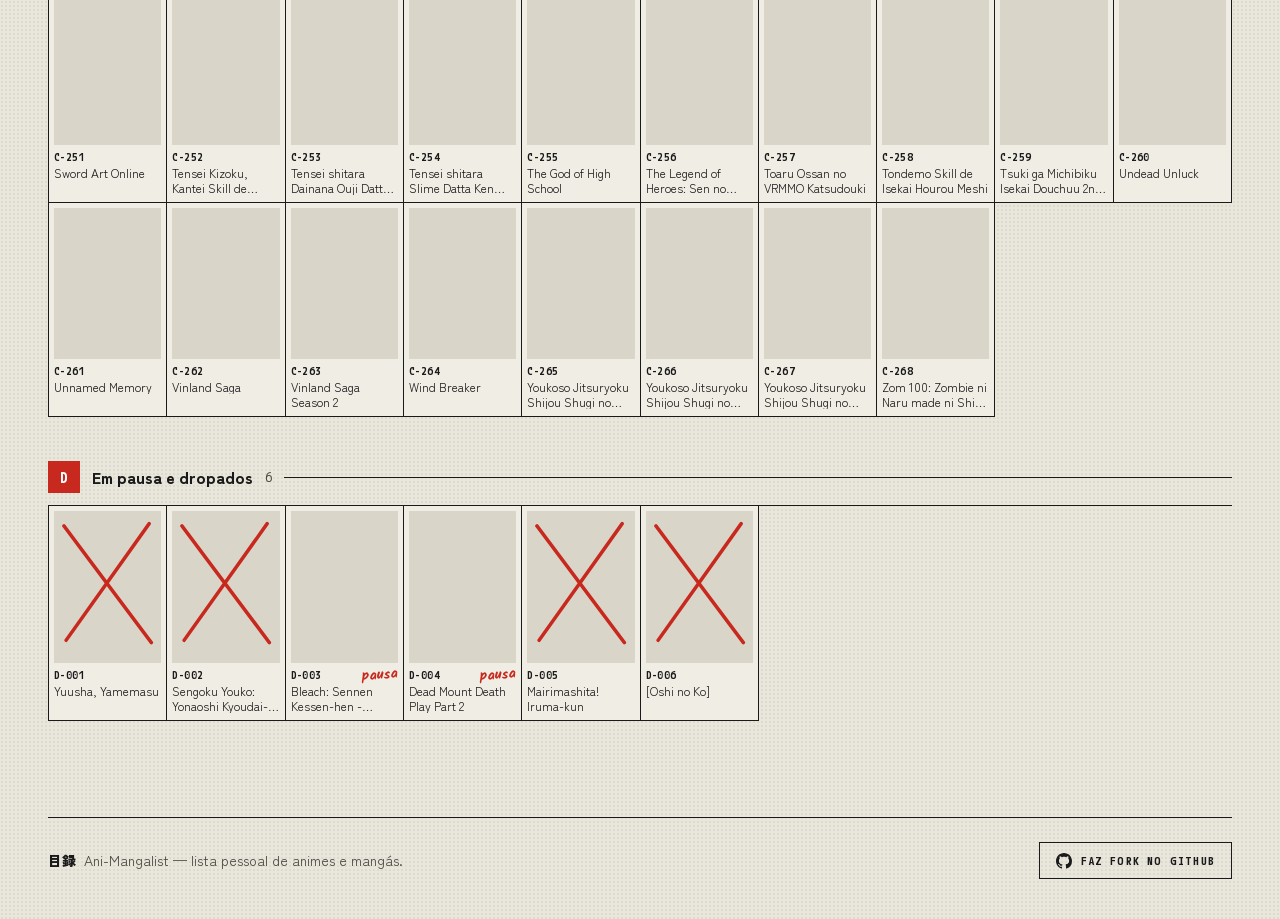
==== commit 77d04533: "REFACTOR: MyAnimeList is the only anime source - Delete dados/animes.json and mal.html; Anime page r" ====
--- a/index.html
+++ b/index.html
@@ -31,7 +31,6 @@
         <nav aria-label="Listas">
             <a href="./index.html" id="menu_anime" aria-current="page">Anime</a>
             <a href="./manga.html" id="menu_manga">Mangá</a>
-            <a href="./mal.html" id="menu_mal">MAL</a>
             <a class="github" href="https://github.com/edivaldolluisb/animeData" target="_blank" rel="noopener" aria-label="Código no GitHub" title="Código no GitHub"><svg viewBox="0 0 16 16" aria-hidden="true"><path d="M8 0C3.58 0 0 3.58 0 8c0 3.54 2.29 6.53 5.47 7.59.4.07.55-.17.55-.38 0-.19-.01-.82-.01-1.49-2.01.37-2.53-.49-2.69-.94-.09-.23-.48-.94-.82-1.13-.28-.15-.68-.52-.01-.53.63-.01 1.08.58 1.23.82.72 1.21 1.87.87 2.33.66.07-.52.28-.87.51-1.07-1.78-.2-3.64-.89-3.64-3.95 0-.87.31-1.59.82-2.15-.08-.2-.36-1.02.08-2.12 0 0 .67-.21 2.2.82.64-.18 1.32-.27 2-.27.68 0 1.36.09 2 .27 1.53-1.04 2.2-.82 2.2-.82.44 1.1.16 1.92.08 2.12.51.56.82 1.27.82 2.15 0 3.07-1.87 3.75-3.65 3.95.29.25.54.73.54 1.48 0 1.07-.01 1.93-.01 2.2 0 .21.15.46.55.38A8.013 8.013 0 0016 8c0-4.42-3.58-8-8-8z"/></svg></a>
         </nav>
     </header>
